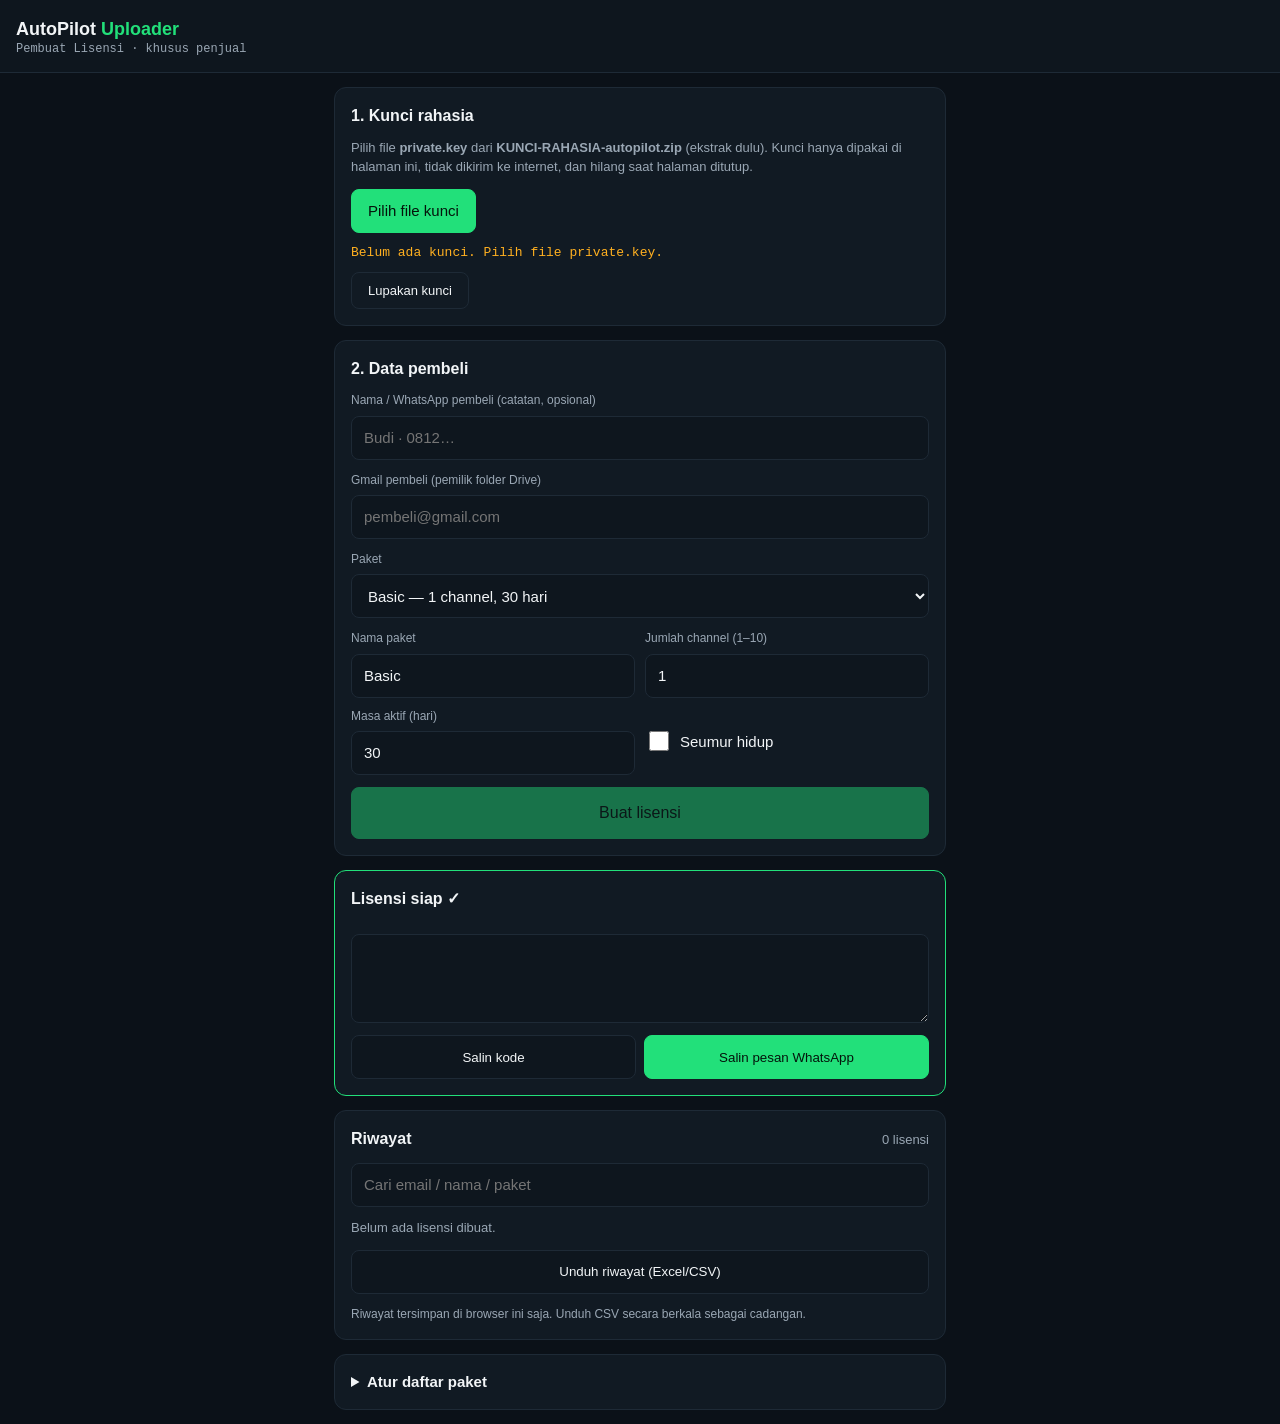
==== lisensi.html @ 2d300f15 "Add files via upload" ====
<!DOCTYPE html>
<html lang="id">
<head>
  <meta charset="utf-8">
  <meta name="viewport" content="width=device-width, initial-scale=1, viewport-fit=cover">
  <meta name="robots" content="noindex, nofollow">
  <meta http-equiv="Content-Security-Policy" content="default-src 'none'; script-src 'unsafe-inline'; style-src 'unsafe-inline'; img-src data:; connect-src 'none'; base-uri 'none'; form-action 'none'">
  <title>Pembuat Lisensi — AutoPilot Uploader</title>
  <style>:root { --bg:#0B1118; --panel:#111A23; --panel2:#0E161E; --line:#1E2A36; --text:#F2F5F7; --muted:#9AA7B4; --accent:#22E07A; --warn:#FFB020; --err:#FF6B6B; --mono:"Cascadia Mono",Consolas,"JetBrains Mono",monospace; }
* { box-sizing: border-box; }
body { margin: 0; background: var(--bg); color: var(--text); font: 15px/1.45 "Segoe UI", Roboto, Arial, sans-serif; }
header { padding: 16px; border-bottom: 1px solid var(--line); background: var(--panel2); }
.brand { font-weight: 700; font-size: 18px; } .brand span { color: var(--accent); }
.sub { font: 12px var(--mono); color: var(--muted); }
main { max-width: 640px; margin: 0 auto; padding: 14px; display: flex; flex-direction: column; gap: 14px; }
.card { background: var(--panel); border: 1px solid var(--line); border-radius: 12px; padding: 16px; display: flex; flex-direction: column; gap: 12px; }
.card h2 { margin: 0; font-size: 16px; }
.card p { margin: 0; }
.muted { color: var(--muted); font-size: 13px; } .small { font-size: 12px; }
.field { display: flex; flex-direction: column; gap: 6px; } .field span { font-size: 12px; color: var(--muted); }
input[type=text], input[type=email], input[type=number], input[type=search], select, textarea { width: 100%; min-height: 44px; padding: 10px 12px; border-radius: 8px; border: 1px solid var(--line); background: var(--panel2); color: var(--text); font: inherit; }
textarea { font: 12px/1.4 var(--mono); word-break: break-all; resize: vertical; }
.grid { display: grid; grid-template-columns: 1fr 1fr; gap: 10px; }
.check { display: flex; gap: 8px; align-items: center; } .check input { width: 20px; height: 20px; accent-color: var(--accent); }
.btn { display: inline-flex; justify-content: center; align-items: center; min-height: 44px; padding: 10px 16px; border-radius: 8px; border: 1px solid var(--line); background: var(--panel2); color: var(--text); font: 600 15px inherit; cursor: pointer; }
.btn:disabled { opacity: .45; cursor: not-allowed; }
.btn.primary { background: var(--accent); border-color: var(--accent); color: #04140B; }
.btn.ghost { background: transparent; } .btn.small { min-height: 36px; font-size: 13px; align-self: flex-start; }
.btn.big { min-height: 52px; font-size: 16px; }
.file { align-self: flex-start; }
.row { display: flex; gap: 8px; flex-wrap: wrap; } .row .btn { flex: 1; }
.ok { color: var(--accent); font: 13px var(--mono); } .warn { color: var(--warn); font: 13px var(--mono); }
.result { border-color: var(--accent); }
.head { display: flex; justify-content: space-between; align-items: baseline; }
.hist { display: flex; flex-direction: column; gap: 8px; max-height: 60vh; overflow: auto; }
.hist-item { border: 1px solid var(--line); border-radius: 10px; padding: 10px 12px; background: var(--panel2); display: flex; flex-direction: column; gap: 6px; }
.hist-top { display: flex; justify-content: space-between; gap: 8px; align-items: baseline; } .hist-top b { overflow-wrap: anywhere; }
.tag { font: 11px var(--mono); color: var(--accent); white-space: nowrap; } .tag.bad { color: var(--err); }
.hist-item .btn { min-height: 36px; font-size: 13px; }
.pkg-row { display: grid; grid-template-columns: 1fr 70px 80px 44px; gap: 6px; margin-bottom: 6px; }
details > summary { cursor: pointer; font-weight: 600; }
.toasts { position: fixed; left: 12px; right: 12px; top: 12px; display: flex; flex-direction: column; gap: 8px; z-index: 9; pointer-events: none; }
.toast { max-width: 520px; margin: 0 auto; padding: 12px 14px; border-radius: 10px; background: #0F1F16; border: 1px solid var(--accent); color: #C8F7DA; box-shadow: 0 8px 30px rgba(0,0,0,.5); }
.toast.bad { background: #251214; border-color: var(--err); color: #FFC9C9; }
:focus-visible { outline: 2px solid var(--accent); outline-offset: 2px; }
</style>
</head>
<body>
  <header>
    <div class="brand">AutoPilot <span>Uploader</span></div>
    <div class="sub">Pembuat Lisensi · khusus penjual</div>
  </header>
  <main>
    <section class="card">
      <h2>1. Kunci rahasia</h2>
      <p class="muted">Pilih file <b>private.key</b> dari <b>KUNCI-RAHASIA-autopilot.zip</b> (ekstrak dulu). Kunci hanya dipakai di halaman ini, tidak dikirim ke internet, dan hilang saat halaman ditutup.</p>
      <label class="btn primary file">Pilih file kunci<input id="keyfile" type="file" hidden></label>
      <div id="key-state" class="warn"></div>
      <button id="forget" type="button" class="btn ghost small">Lupakan kunci</button>
    </section>

    <section class="card">
      <h2>2. Data pembeli</h2>
      <label class="field"><span>Nama / WhatsApp pembeli (catatan, opsional)</span><input id="buyer" type="text" placeholder="Budi · 0812…"></label>
      <label class="field"><span>Gmail pembeli (pemilik folder Drive)</span><input id="email" type="email" inputmode="email" autocomplete="off" placeholder="pembeli@gmail.com"></label>
      <label class="field"><span>Paket</span><select id="pkg"></select></label>
      <div id="custom-box" class="grid" hidden>
        <label class="field"><span>Nama paket</span><input id="c-name" type="text" value="Custom"></label>
        <label class="field"><span>Jumlah channel (1–10)</span><input id="c-ch" type="number" min="1" max="10" value="1"></label>
        <label class="field"><span>Masa aktif (hari)</span><input id="c-days" type="number" min="1" value="30"></label>
        <label class="check"><input id="c-life" type="checkbox"> Seumur hidup</label>
      </div>
      <button id="make" type="button" class="btn primary big" disabled>Buat lisensi</button>
    </section>

    <section id="result" class="card result" hidden>
      <h2>Lisensi siap ✓</h2>
      <div id="res-sum" class="muted"></div>
      <textarea id="res-key" readonly rows="4" aria-label="Kode lisensi"></textarea>
      <div class="row">
        <button id="copy-key" type="button" class="btn">Salin kode</button>
        <button id="copy-wa" type="button" class="btn primary">Salin pesan WhatsApp</button>
      </div>
    </section>

    <section class="card">
      <div class="head"><h2>Riwayat</h2><span id="hist-count" class="muted"></span></div>
      <input id="search" type="search" placeholder="Cari email / nama / paket" aria-label="Cari riwayat">
      <div id="hist" class="hist"></div>
      <button id="csv" type="button" class="btn">Unduh riwayat (Excel/CSV)</button>
      <p class="muted small">Riwayat tersimpan di browser ini saja. Unduh CSV secara berkala sebagai cadangan.</p>
    </section>

    <details class="card">
      <summary>Atur daftar paket</summary>
      <p class="muted small">Kolom: nama · jumlah channel · hari (kosong = seumur hidup). Perubahan tersimpan otomatis.</p>
      <div id="pkg-list"></div>
      <div class="row">
        <button id="add-pkg" type="button" class="btn">+ Tambah paket</button>
        <button id="reset-pkg" type="button" class="btn ghost">Kembalikan bawaan</button>
      </div>
    </details>
  </main>
  <div id="toasts" class="toasts" aria-live="polite"></div>
  <script>"use strict";(()=>{var Re=Object.defineProperty;var Ke=(t,e,n)=>e in t?Re(t,e,{enumerable:!0,configurable:!0,writable:!0,value:n}):t[e]=n;var N=(t,e,n)=>Ke(t,typeof e!="symbol"?e+"":e,n);var $e={p:0x7fffffffffffffffffffffffffffffffffffffffffffffffffffffffffffffedn,n:0x1000000000000000000000000000000014def9dea2f79cd65812631a5cf5d3edn,h:8n,a:0x7fffffffffffffffffffffffffffffffffffffffffffffffffffffffffffffecn,d:0x52036cee2b6ffe738cc740797779e89800700a4d4141d8ab75eb4dca135978a3n,Gx:0x216936d3cd6e53fec0a4e231fdd6dc5c692cc7609525a7b2c9562d608f25d51an,Gy:0x6666666666666666666666666666666666666666666666666666666666666658n},{p:E,n:lt,Gx:Zt,Gy:zt,a:_t,d:It}=$e,Ge=8n,F=32,Q=64,L=(t="")=>{throw new Error(t)},Ve=t=>typeof t=="bigint",ee=t=>typeof t=="string",je=t=>t instanceof Uint8Array||ArrayBuffer.isView(t)&&t.constructor.name==="Uint8Array",j=(t,e)=>!je(t)||typeof e=="number"&&e>0&&t.length!==e?L("Uint8Array expected"):t,ht=t=>new Uint8Array(t),Mt=t=>Uint8Array.from(t),ne=(t,e)=>t.toString(16).padStart(e,"0"),Ut=t=>Array.from(j(t)).map(e=>ne(e,2)).join(""),U={_0:48,_9:57,A:65,F:70,a:97,f:102},Yt=t=>{if(t>=U._0&&t<=U._9)return t-U._0;if(t>=U.A&&t<=U.F)return t-(U.A-10);if(t>=U.a&&t<=U.f)return t-(U.a-10)},Pt=t=>{let e="hex invalid";if(!ee(t))return L(e);let n=t.length,s=n/2;if(n%2)return L(e);let r=ht(s);for(let i=0,a=0;i<s;i++,a+=2){let o=Yt(t.charCodeAt(a)),c=Yt(t.charCodeAt(a+1));if(o===void 0||c===void 0)return L(e);r[i]=o*16+c}return r},z=(t,e)=>j(ee(t)?Pt(t):Mt(j(t)),e),se=()=>globalThis?.crypto,We=()=>se()?.subtle??L("crypto.subtle must be defined"),tt=(...t)=>{let e=ht(t.reduce((s,r)=>s+j(r).length,0)),n=0;return t.forEach(s=>{e.set(s,n),n+=s.length}),e},Xe=(t=F)=>se().getRandomValues(ht(t)),ft=BigInt,V=(t,e,n,s="bad number: out of range")=>Ve(t)&&e<=t&&t<n?t:L(s),l=(t,e=E)=>{let n=t%e;return n>=0n?n:e+n},re=t=>l(t,lt),ie=(t,e)=>{(t===0n||e<=0n)&&L("no inverse n="+t+" mod="+e);let n=l(t,e),s=e,r=0n,i=1n,a=1n,o=0n;for(;n!==0n;){let c=s/n,f=s%n,d=r-a*c,u=i-o*c;s=n,n=f,r=a,i=o,a=d,o=u}return s===1n?l(r,e):L("no inverse")},Ze=t=>{let e=xt[t];return typeof e!="function"&&L("hashes."+t+" not set"),e},qt=t=>t instanceof P?t:L("Point expected"),Ct=2n**256n,_=class _{constructor(e,n,s,r){N(this,"ex");N(this,"ey");N(this,"ez");N(this,"et");let i=Ct;this.ex=V(e,0n,i),this.ey=V(n,0n,i),this.ez=V(s,1n,i),this.et=V(r,0n,i),Object.freeze(this)}static fromAffine(e){return new _(e.x,e.y,1n,l(e.x*e.y))}static fromBytes(e,n=!1){let s=It,r=Mt(j(e,F)),i=e[31];r[31]=i&-129;let a=Dt(r);V(a,0n,n?Ct:E);let c=l(a*a),f=l(c-1n),d=l(s*c+1n),{isValid:u,value:h}=Ye(f,d);u||L("bad point: y not sqrt");let b=(h&1n)===1n,m=(i&128)!==0;return!n&&h===0n&&m&&L("bad point: x==0, isLastByteOdd"),m!==b&&(h=l(-h)),new _(h,a,1n,l(h*a))}assertValidity(){let e=_t,n=It,s=this;if(s.is0())throw new Error("bad point: ZERO");let{ex:r,ey:i,ez:a,et:o}=s,c=l(r*r),f=l(i*i),d=l(a*a),u=l(d*d),h=l(c*e),b=l(d*l(h+f)),m=l(u+l(n*l(c*f)));if(b!==m)throw new Error("bad point: equation left != right (1)");let y=l(r*i),g=l(a*o);if(y!==g)throw new Error("bad point: equation left != right (2)");return this}equals(e){let{ex:n,ey:s,ez:r}=this,{ex:i,ey:a,ez:o}=qt(e),c=l(n*o),f=l(i*r),d=l(s*o),u=l(a*r);return c===f&&d===u}is0(){return this.equals(Z)}negate(){return new _(l(-this.ex),this.ey,this.ez,l(-this.et))}double(){let{ex:e,ey:n,ez:s}=this,r=_t,i=l(e*e),a=l(n*n),o=l(2n*l(s*s)),c=l(r*i),f=e+n,d=l(l(f*f)-i-a),u=c+a,h=u-o,b=c-a,m=l(d*h),y=l(u*b),g=l(d*b),H=l(h*u);return new _(m,y,H,g)}add(e){let{ex:n,ey:s,ez:r,et:i}=this,{ex:a,ey:o,ez:c,et:f}=qt(e),d=_t,u=It,h=l(n*a),b=l(s*o),m=l(i*u*f),y=l(r*c),g=l((n+s)*(a+o)-h-b),H=l(y-m),O=l(y+m),p=l(b-d*h),S=l(g*H),v=l(O*p),q=l(g*p),J=l(H*O);return new _(S,v,J,q)}multiply(e,n=!0){if(!n&&(e===0n||this.is0()))return Z;if(V(e,1n,lt),e===1n)return this;if(this.equals(R))return nn(e).p;let s=Z,r=R;for(let i=this;e>0n;i=i.double(),e>>=1n)e&1n?s=s.add(i):n&&(r=r.add(i));return s}toAffine(){let{ex:e,ey:n,ez:s}=this;if(this.equals(Z))return{x:0n,y:1n};let r=ie(s,E);return l(s*r)!==1n&&L("invalid inverse"),{x:l(e*r),y:l(n*r)}}toBytes(){let{x:e,y:n}=this.assertValidity().toAffine(),s=ae(n);return s[31]|=e&1n?128:0,s}toHex(){return Ut(this.toBytes())}clearCofactor(){return this.multiply(ft(Ge),!1)}isSmallOrder(){return this.clearCofactor().is0()}isTorsionFree(){let e=this.multiply(lt/2n,!1).double();return lt%2n&&(e=e.add(this)),e.is0()}static fromHex(e,n){return _.fromBytes(z(e),n)}get x(){return this.toAffine().x}get y(){return this.toAffine().y}toRawBytes(){return this.toBytes()}};N(_,"BASE"),N(_,"ZERO");var P=_,R=new P(Zt,zt,1n,l(Zt*zt)),Z=new P(0n,1n,1n,0n);P.BASE=R;P.ZERO=Z;var ae=t=>Pt(ne(V(t,0n,Ct),Q)).reverse(),Dt=t=>ft("0x"+Ut(Mt(j(t)).reverse())),B=(t,e)=>{let n=t;for(;e-- >0n;)n*=n,n%=E;return n},ze=t=>{let n=t*t%E*t%E,s=B(n,2n)*n%E,r=B(s,1n)*t%E,i=B(r,5n)*r%E,a=B(i,10n)*i%E,o=B(a,20n)*a%E,c=B(o,40n)*o%E,f=B(c,80n)*c%E,d=B(f,80n)*c%E,u=B(d,10n)*i%E;return{pow_p_5_8:B(u,2n)*t%E,b2:n}},Jt=0x2b8324804fc1df0b2b4d00993dfbd7a72f431806ad2fe478c4ee1b274a0ea0b0n,Ye=(t,e)=>{let n=l(e*e*e),s=l(n*n*e),r=ze(t*s).pow_p_5_8,i=l(t*n*r),a=l(e*i*i),o=i,c=l(i*Jt),f=a===t,d=a===l(-t),u=a===l(-t*Jt);return f&&(i=o),(d||u)&&(i=c),(l(i)&1n)===1n&&(i=l(-i)),{isValid:f||d,value:i}},ut=t=>re(Dt(t));var Ot=(...t)=>Ze("sha512Sync")(...t),qe=t=>{let e=t.slice(0,F);e[0]&=248,e[31]&=127,e[31]|=64;let n=t.slice(F,Q),s=ut(e),r=R.multiply(s),i=r.toBytes();return{head:e,prefix:n,scalar:s,point:r,pointBytes:i}};var oe=t=>qe(Ot(z(t,F)));var Nt=t=>oe(t).pointBytes;var ce=t=>t.finish(Ot(t.hashable)),Je=(t,e,n)=>{let{pointBytes:s,scalar:r}=t,i=ut(e),a=R.multiply(i).toBytes();return{hashable:tt(a,s,n),finish:f=>{let d=re(i+ut(f)*r);return j(tt(a,ae(d)),Q)}}};var le=(t,e)=>{let n=z(t),s=oe(e),r=Ot(s.prefix,n);return ce(Je(s,r,n))},fe={zip215:!0},Qe=(t,e,n,s=fe)=>{t=z(t,Q),e=z(e),n=z(n,F);let{zip215:r}=s,i,a,o,c,f=Uint8Array.of();try{i=P.fromHex(n,r),a=P.fromHex(t.slice(0,F),r),o=Dt(t.slice(F,Q)),c=R.multiply(o,!1),f=tt(a.toBytes(),i.toBytes(),e)}catch{}return{hashable:f,finish:u=>{if(c==null||!r&&i.isSmallOrder())return!1;let h=ut(u);return a.add(i.multiply(h,!1)).add(c.negate()).clearCofactor().is0()}}};var ue=(t,e,n,s=fe)=>ce(Qe(t,e,n,s)),xt={sha512Async:async(...t)=>{let e=We(),n=tt(...t);return ht(await e.digest("SHA-512",n.buffer))},sha512Sync:void 0,bytesToHex:Ut,hexToBytes:Pt,concatBytes:tt,mod:l,invert:ie,randomBytes:Xe};var dt=8,tn=256,de=Math.ceil(tn/dt)+1,Tt=2**(dt-1),en=()=>{let t=[],e=R,n=e;for(let s=0;s<de;s++){n=e,t.push(n);for(let r=1;r<Tt;r++)n=n.add(e),t.push(n);e=n.double()}return t},Qt,te=(t,e)=>{let n=e.negate();return t?n:e},nn=t=>{let e=Qt||(Qt=en()),n=Z,s=R,r=2**dt,i=r,a=ft(r-1),o=ft(dt);for(let c=0;c<de;c++){let f=Number(t&a);t>>=o,f>Tt&&(f-=i,t+=1n);let d=c*Tt,u=d,h=d+Math.abs(f)-1,b=c%2!==0,m=f<0;f===0?s=s.add(te(b,e[u])):n=n.add(te(m,e[h]))}return{p:n,f:s}};function sn(t){return t instanceof Uint8Array||ArrayBuffer.isView(t)&&t.constructor.name==="Uint8Array"}function bt(t,...e){if(!sn(t))throw new Error("Uint8Array expected");if(e.length>0&&!e.includes(t.length))throw new Error("Uint8Array expected of length "+e+", got length="+t.length)}function Ft(t,e=!0){if(t.destroyed)throw new Error("Hash instance has been destroyed");if(e&&t.finished)throw new Error("Hash#digest() has already been called")}function xe(t,e){bt(t);let n=e.outputLen;if(t.length<n)throw new Error("digestInto() expects output buffer of length at least "+n)}function et(...t){for(let e=0;e<t.length;e++)t[e].fill(0)}function mt(t){return new DataView(t.buffer,t.byteOffset,t.byteLength)}function rn(t){if(typeof t!="string")throw new Error("string expected");return new Uint8Array(new TextEncoder().encode(t))}function Rt(t){return typeof t=="string"&&(t=rn(t)),bt(t),t}var pt=class{};function pe(t){let e=s=>t().update(Rt(s)).digest(),n=t();return e.outputLen=n.outputLen,e.blockLen=n.blockLen,e.create=()=>t(),e}function an(t,e,n,s){if(typeof t.setBigUint64=="function")return t.setBigUint64(e,n,s);let r=BigInt(32),i=BigInt(4294967295),a=Number(n>>r&i),o=Number(n&i),c=s?4:0,f=s?0:4;t.setUint32(e+c,a,s),t.setUint32(e+f,o,s)}var yt=class extends pt{constructor(e,n,s,r){super(),this.finished=!1,this.length=0,this.pos=0,this.destroyed=!1,this.blockLen=e,this.outputLen=n,this.padOffset=s,this.isLE=r,this.buffer=new Uint8Array(e),this.view=mt(this.buffer)}update(e){Ft(this),e=Rt(e),bt(e);let{view:n,buffer:s,blockLen:r}=this,i=e.length;for(let a=0;a<i;){let o=Math.min(r-this.pos,i-a);if(o===r){let c=mt(e);for(;r<=i-a;a+=r)this.process(c,a);continue}s.set(e.subarray(a,a+o),this.pos),this.pos+=o,a+=o,this.pos===r&&(this.process(n,0),this.pos=0)}return this.length+=e.length,this.roundClean(),this}digestInto(e){Ft(this),xe(e,this),this.finished=!0;let{buffer:n,view:s,blockLen:r,isLE:i}=this,{pos:a}=this;n[a++]=128,et(this.buffer.subarray(a)),this.padOffset>r-a&&(this.process(s,0),a=0);for(let u=a;u<r;u++)n[u]=0;an(s,r-8,BigInt(this.length*8),i),this.process(s,0);let o=mt(e),c=this.outputLen;if(c%4)throw new Error("_sha2: outputLen should be aligned to 32bit");let f=c/4,d=this.get();if(f>d.length)throw new Error("_sha2: outputLen bigger than state");for(let u=0;u<f;u++)o.setUint32(4*u,d[u],i)}digest(){let{buffer:e,outputLen:n}=this;this.digestInto(e);let s=e.slice(0,n);return this.destroy(),s}_cloneInto(e){e||(e=new this.constructor),e.set(...this.get());let{blockLen:n,buffer:s,length:r,finished:i,destroyed:a,pos:o}=this;return e.destroyed=a,e.finished=i,e.length=r,e.pos=o,r%n&&e.buffer.set(s),e}clone(){return this._cloneInto()}};var A=Uint32Array.from([1779033703,4089235720,3144134277,2227873595,1013904242,4271175723,2773480762,1595750129,1359893119,2917565137,2600822924,725511199,528734635,4215389547,1541459225,327033209]);var gt=BigInt(4294967295),be=BigInt(32);function on(t,e=!1){return e?{h:Number(t&gt),l:Number(t>>be&gt)}:{h:Number(t>>be&gt)|0,l:Number(t&gt)|0}}function me(t,e=!1){let n=t.length,s=new Uint32Array(n),r=new Uint32Array(n);for(let i=0;i<n;i++){let{h:a,l:o}=on(t[i],e);[s[i],r[i]]=[a,o]}return[s,r]}var Kt=(t,e,n)=>t>>>n,$t=(t,e,n)=>t<<32-n|e>>>n,W=(t,e,n)=>t>>>n|e<<32-n,X=(t,e,n)=>t<<32-n|e>>>n,nt=(t,e,n)=>t<<64-n|e>>>n-32,st=(t,e,n)=>t>>>n-32|e<<64-n;function I(t,e,n,s){let r=(e>>>0)+(s>>>0);return{h:t+n+(r/2**32|0)|0,l:r|0}}var ye=(t,e,n)=>(t>>>0)+(e>>>0)+(n>>>0),ge=(t,e,n,s)=>e+n+s+(t/2**32|0)|0,Ae=(t,e,n,s)=>(t>>>0)+(e>>>0)+(n>>>0)+(s>>>0),Ee=(t,e,n,s,r)=>e+n+s+r+(t/2**32|0)|0,we=(t,e,n,s,r)=>(t>>>0)+(e>>>0)+(n>>>0)+(s>>>0)+(r>>>0),Le=(t,e,n,s,r,i)=>e+n+s+r+i+(t/2**32|0)|0;var ke=me(["0x428a2f98d728ae22","0x7137449123ef65cd","0xb5c0fbcfec4d3b2f","0xe9b5dba58189dbbc","0x3956c25bf348b538","0x59f111f1b605d019","0x923f82a4af194f9b","0xab1c5ed5da6d8118","0xd807aa98a3030242","0x12835b0145706fbe","0x243185be4ee4b28c","0x550c7dc3d5ffb4e2","0x72be5d74f27b896f","0x80deb1fe3b1696b1","0x9bdc06a725c71235","0xc19bf174cf692694","0xe49b69c19ef14ad2","0xefbe4786384f25e3","0x0fc19dc68b8cd5b5","0x240ca1cc77ac9c65","0x2de92c6f592b0275","0x4a7484aa6ea6e483","0x5cb0a9dcbd41fbd4","0x76f988da831153b5","0x983e5152ee66dfab","0xa831c66d2db43210","0xb00327c898fb213f","0xbf597fc7beef0ee4","0xc6e00bf33da88fc2","0xd5a79147930aa725","0x06ca6351e003826f","0x142929670a0e6e70","0x27b70a8546d22ffc","0x2e1b21385c26c926","0x4d2c6dfc5ac42aed","0x53380d139d95b3df","0x650a73548baf63de","0x766a0abb3c77b2a8","0x81c2c92e47edaee6","0x92722c851482353b","0xa2bfe8a14cf10364","0xa81a664bbc423001","0xc24b8b70d0f89791","0xc76c51a30654be30","0xd192e819d6ef5218","0xd69906245565a910","0xf40e35855771202a","0x106aa07032bbd1b8","0x19a4c116b8d2d0c8","0x1e376c085141ab53","0x2748774cdf8eeb99","0x34b0bcb5e19b48a8","0x391c0cb3c5c95a63","0x4ed8aa4ae3418acb","0x5b9cca4f7763e373","0x682e6ff3d6b2b8a3","0x748f82ee5defb2fc","0x78a5636f43172f60","0x84c87814a1f0ab72","0x8cc702081a6439ec","0x90befffa23631e28","0xa4506cebde82bde9","0xbef9a3f7b2c67915","0xc67178f2e372532b","0xca273eceea26619c","0xd186b8c721c0c207","0xeada7dd6cde0eb1e","0xf57d4f7fee6ed178","0x06f067aa72176fba","0x0a637dc5a2c898a6","0x113f9804bef90dae","0x1b710b35131c471b","0x28db77f523047d84","0x32caab7b40c72493","0x3c9ebe0a15c9bebc","0x431d67c49c100d4c","0x4cc5d4becb3e42b6","0x597f299cfc657e2a","0x5fcb6fab3ad6faec","0x6c44198c4a475817"].map(t=>BigInt(t))),ln=ke[0],fn=ke[1],K=new Uint32Array(80),$=new Uint32Array(80),At=class extends yt{constructor(e=64){super(128,e,16,!1),this.Ah=A[0]|0,this.Al=A[1]|0,this.Bh=A[2]|0,this.Bl=A[3]|0,this.Ch=A[4]|0,this.Cl=A[5]|0,this.Dh=A[6]|0,this.Dl=A[7]|0,this.Eh=A[8]|0,this.El=A[9]|0,this.Fh=A[10]|0,this.Fl=A[11]|0,this.Gh=A[12]|0,this.Gl=A[13]|0,this.Hh=A[14]|0,this.Hl=A[15]|0}get(){let{Ah:e,Al:n,Bh:s,Bl:r,Ch:i,Cl:a,Dh:o,Dl:c,Eh:f,El:d,Fh:u,Fl:h,Gh:b,Gl:m,Hh:y,Hl:g}=this;return[e,n,s,r,i,a,o,c,f,d,u,h,b,m,y,g]}set(e,n,s,r,i,a,o,c,f,d,u,h,b,m,y,g){this.Ah=e|0,this.Al=n|0,this.Bh=s|0,this.Bl=r|0,this.Ch=i|0,this.Cl=a|0,this.Dh=o|0,this.Dl=c|0,this.Eh=f|0,this.El=d|0,this.Fh=u|0,this.Fl=h|0,this.Gh=b|0,this.Gl=m|0,this.Hh=y|0,this.Hl=g|0}process(e,n){for(let p=0;p<16;p++,n+=4)K[p]=e.getUint32(n),$[p]=e.getUint32(n+=4);for(let p=16;p<80;p++){let S=K[p-15]|0,v=$[p-15]|0,q=W(S,v,1)^W(S,v,8)^Kt(S,v,7),J=X(S,v,1)^X(S,v,8)^$t(S,v,7),T=K[p-2]|0,M=$[p-2]|0,ot=W(T,M,19)^nt(T,M,61)^Kt(T,M,6),vt=X(T,M,19)^st(T,M,61)^$t(T,M,6),ct=Ae(J,vt,$[p-7],$[p-16]),Bt=Ee(ct,q,ot,K[p-7],K[p-16]);K[p]=Bt|0,$[p]=ct|0}let{Ah:s,Al:r,Bh:i,Bl:a,Ch:o,Cl:c,Dh:f,Dl:d,Eh:u,El:h,Fh:b,Fl:m,Gh:y,Gl:g,Hh:H,Hl:O}=this;for(let p=0;p<80;p++){let S=W(u,h,14)^W(u,h,18)^nt(u,h,41),v=X(u,h,14)^X(u,h,18)^st(u,h,41),q=u&b^~u&y,J=h&m^~h&g,T=we(O,v,J,fn[p],$[p]),M=Le(T,H,S,q,ln[p],K[p]),ot=T|0,vt=W(s,r,28)^nt(s,r,34)^nt(s,r,39),ct=X(s,r,28)^st(s,r,34)^st(s,r,39),Bt=s&i^s&o^i&o,Fe=r&a^r&c^a&c;H=y|0,O=g|0,y=b|0,g=m|0,b=u|0,m=h|0,{h:u,l:h}=I(f|0,d|0,M|0,ot|0),f=o|0,d=c|0,o=i|0,c=a|0,i=s|0,a=r|0;let Xt=ye(ot,ct,Fe);s=ge(Xt,M,vt,Bt),r=Xt|0}({h:s,l:r}=I(this.Ah|0,this.Al|0,s|0,r|0)),{h:i,l:a}=I(this.Bh|0,this.Bl|0,i|0,a|0),{h:o,l:c}=I(this.Ch|0,this.Cl|0,o|0,c|0),{h:f,l:d}=I(this.Dh|0,this.Dl|0,f|0,d|0),{h:u,l:h}=I(this.Eh|0,this.El|0,u|0,h|0),{h:b,l:m}=I(this.Fh|0,this.Fl|0,b|0,m|0),{h:y,l:g}=I(this.Gh|0,this.Gl|0,y|0,g|0),{h:H,l:O}=I(this.Hh|0,this.Hl|0,H|0,O|0),this.set(s,r,i,a,o,c,f,d,u,h,b,m,y,g,H,O)}roundClean(){et(K,$)}destroy(){et(this.buffer),this.set(0,0,0,0,0,0,0,0,0,0,0,0,0,0,0,0)}};var He=pe(()=>new At);var Se=He;xt.sha512Sync=(...t)=>Se(xt.concatBytes(...t));var Et="APU1",un={FORMAT:"Kode lisensi tidak lengkap atau salah ketik. Salin ulang seluruh kode dari pesan pembelian.",SIGNATURE:"Kode lisensi tidak sah.",VERSION:"Kode lisensi ini untuk versi aplikasi yang berbeda. Perbarui aplikasi.",EMAIL_MISMATCH:"Lisensi ini terdaftar untuk akun Google lain.",EXPIRED:"Masa berlaku lisensi sudah habis. Perpanjang untuk melanjutkan.",CLOCK_TAMPERED:"Tanggal di perangkat tidak wajar. Sambungkan internet lalu coba lagi."},C="ABCDEFGHIJKLMNOPQRSTUVWXYZabcdefghijklmnopqrstuvwxyz0123456789-_";function ve(t){let e="",n=0;for(;n+2<t.length;n+=3){let r=t[n]<<16|t[n+1]<<8|t[n+2];e+=C[r>>18&63]+C[r>>12&63]+C[r>>6&63]+C[r&63]}let s=t.length-n;if(s===1){let r=t[n]<<16;e+=C[r>>18&63]+C[r>>12&63]}else if(s===2){let r=t[n]<<16|t[n+1]<<8;e+=C[r>>18&63]+C[r>>12&63]+C[r>>6&63]}return e}function Be(t){if(!/^[A-Za-z0-9_-]*$/.test(t)||t.length%4===1)return null;let e=[],n=0,s=0;for(let r of t)n=n<<6|C.indexOf(r),s+=6,s>=8&&(s-=8,e.push(n>>s&255));return new Uint8Array(e)}function wt(t){let e=t.trim();if(!/^[0-9a-fA-F]*$/.test(e)||e.length%2)throw new Error("Hex tidak valid");let n=new Uint8Array(e.length/2);for(let s=0;s<n.length;s++)n[s]=parseInt(e.slice(s*2,s*2+2),16);return n}function _e(t){return[...t].map(e=>e.toString(16).padStart(2,"0")).join("")}var Gt=new TextEncoder,dn=new TextDecoder("utf-8",{fatal:!0});function Ie(t){return t.trim().toLowerCase()}function hn(t){return t.replace(/[\s"'“”‘’]+/g,"")}function Ce(t,e){let n={v:1,...t,email:Ie(t.email)},s=ve(Gt.encode(JSON.stringify(n))),r=Gt.encode(`${Et}.${s}`),i=le(r,wt(e));return`${Et}.${s}.${ve(i)}`}function xn(t){let e=hn(t).split(".");if(e.length!==3||e[0]!==Et)return null;let n=Be(e[1]),s=Be(e[2]);if(!n||!s||s.length!==64)return null;try{let r=JSON.parse(dn.decode(n));return typeof r!="object"||r===null?null:{payload:r,body:e[1],sig:s}}catch{return null}}function pn(t){return typeof t.id=="string"&&typeof t.email=="string"&&t.email.includes("@")&&Number.isInteger(t.channels)&&t.channels>=1&&t.channels<=100&&typeof t.plan=="string"&&/^\d{4}-\d{2}-\d{2}$/.test(t.issuedAt)&&(t.expiresAt===null||/^\d{4}-\d{2}-\d{2}$/.test(t.expiresAt))}function bn(t){return Date.parse(`${t}T23:59:59+07:00`)}function Te(t,e,n){let s=(f,d)=>({ok:!1,reason:f,message:un[f],...d?{payload:d}:{}}),r=xn(t);if(!r)return s("FORMAT");let{payload:i,body:a,sig:o}=r,c=!1;try{c=ue(o,Gt.encode(`${Et}.${a}`),wt(e))}catch{c=!1}if(!c)return s("SIGNATURE");if(i.v!==1)return s("VERSION");if(!pn(i))return s("FORMAT");if(n.email!==void 0&&Ie(n.email)!==i.email)return s("EMAIL_MISMATCH",i);if(i.expiresAt!==null){let f=bn(i.expiresAt);return n.nowMs>f?s("EXPIRED",i):{ok:!0,payload:i,daysLeft:Math.ceil((f-n.nowMs)/864e5)}}return{ok:!0,payload:i,daysLeft:null}}var Lt="7fe5b284ac1679c7fa879800ebaa75e8a0ce7c7c7771fcef091323e25dde4d8d";var mn="https://autopilot-uploader.vercel.app",at="apu.admin.packages.v1",Ue="apu.admin.history.v1",kt=10,Pe=[{name:"Basic",channels:1,days:30},{name:"Pro",channels:5,days:365},{name:"Agency",channels:10,days:null}];function De(t,e){try{let n=localStorage.getItem(t);return n?JSON.parse(n):e}catch{return e}}function rt(t,e){try{localStorage.setItem(t,JSON.stringify(e))}catch{}}function Wt(t=0,e=Date.now()){return new Date(e+7*36e5+t*864e5).toISOString().slice(0,10)}function yn(t,e,n=Date.now()){let s=t.email.trim().toLowerCase();if(!/^[^\s@]+@[^\s@]+\.[^\s@]+$/.test(s))throw new Error("Email pembeli tidak valid.");if(!Number.isInteger(t.channels)||t.channels<1||t.channels>kt)throw new Error(`Jumlah channel harus 1 sampai ${kt}.`);if(t.days!==null&&(!Number.isInteger(t.days)||t.days<1||t.days>36500))throw new Error("Masa aktif harus angka hari (minimal 1) atau seumur hidup.");let r=t.plan.trim().slice(0,40)||"Custom",i=Array.from(crypto.getRandomValues(new Uint8Array(4)),c=>c.toString(16).padStart(2,"0")).join(""),a=Ce({id:i,email:s,channels:t.channels,plan:r,issuedAt:Wt(0,n),expiresAt:t.days===null?null:Wt(t.days-1,n)},e),o=Te(a,Lt,{email:s,nowMs:n});if(!o.ok)throw new Error("Lisensi gagal diverifikasi. Pastikan file kunci benar.");return{key:a,payload:o.payload}}function gn(t){let e=t.trim().toLowerCase();if(!/^[0-9a-f]{64}$/.test(e))throw new Error('File ini bukan kunci rahasia. Pilih file "private.key" dari KUNCI-RAHASIA-autopilot.zip (ekstrak dulu).');if(_e(Nt(wt(e)))!==Lt.toLowerCase())throw new Error("Kunci rahasia ini tidak cocok dengan aplikasi AutoPilot yang sedang dijual.");return e}function x(t){return document.getElementById(t)}function D(t,e=!1){let n=document.createElement("div");n.className=`toast ${e?"bad":""}`,n.textContent=t,x("toasts").append(n),setTimeout(()=>n.remove(),e?7e3:3500)}async function Ht(t,e="Disalin."){try{await navigator.clipboard.writeText(t),D(e)}catch{D("Tidak bisa menyalin otomatis. Tekan lama teksnya lalu salin.",!0)}}function St(t){return t?new Intl.DateTimeFormat("id-ID",{day:"2-digit",month:"short",year:"numeric",timeZone:"UTC"}).format(new Date(`${t}T00:00:00Z`)):"seumur hidup"}function Oe(t){return[`Halo${t.buyer?" "+t.buyer:""}, terima kasih sudah membeli AutoPilot Uploader \u{1F64F}`,"",`Paket: ${t.plan} \xB7 ${t.channels} channel \xB7 berlaku ${t.expiresAt?"s/d "+St(t.expiresAt):"seumur hidup"}`,`Email terdaftar: ${t.email}`,"","Kode lisensi:",t.key,"",`Buka aplikasi di Chrome: ${mn}`,'Ikuti panduan "Mulai" di aplikasi. Hubungkan channel memakai email di atas supaya lisensi aktif.'].join(`
`)}var G=null,k=De(at,Pe),Y=De(Ue,[]),w=null;function Vt(){x("key-state").textContent=G?"\u2713 Kunci rahasia siap (hanya di memori, hilang saat halaman ditutup)":"Belum ada kunci. Pilih file private.key.",x("key-state").className=G?"ok":"warn",x("make").disabled=!G}function it(){let t=x("pkg"),e=t.value;t.replaceChildren(...k.map((s,r)=>new Option(`${s.name} \u2014 ${s.channels} channel, ${s.days===null?"seumur hidup":s.days+" hari"}`,String(r))),new Option("Paket bebas (isi sendiri)","custom")),t.value=[...t.options].some(s=>s.value===e)?e:"0",Ne(),x("pkg-list").replaceChildren(...k.map((s,r)=>{let i=document.createElement("div");i.className="pkg-row";let a=Object.assign(document.createElement("input"),{value:s.name,ariaLabel:"Nama paket"}),o=Object.assign(document.createElement("input"),{type:"number",min:"1",max:String(kt),value:String(s.channels),ariaLabel:"Channel"}),c=Object.assign(document.createElement("input"),{type:"number",min:"1",value:s.days===null?"":String(s.days),placeholder:"\u221E",ariaLabel:"Hari (kosong = seumur hidup)"}),f=Object.assign(document.createElement("button"),{type:"button",className:"btn ghost",textContent:"\u2715",ariaLabel:"Hapus paket"}),d=()=>{let u=c.value.trim();k[r]={name:a.value.trim()||"Paket",channels:Math.min(kt,Math.max(1,Number(o.value)||1)),days:u?Math.max(1,Math.floor(Number(u))||1):null},rt(at,k),it()};return a.addEventListener("change",d),o.addEventListener("change",d),c.addEventListener("change",d),f.addEventListener("click",()=>{if(k.length<=1)return D("Sisakan minimal satu paket.",!0);k.splice(r,1),rt(at,k),it()}),i.append(a,o,c,f),i}))}function Ne(){let t=x("pkg").value,e=t==="custom";if(x("custom-box").hidden=!e,!e){let n=k[Number(t)];x("c-name").value=n.name,x("c-ch").value=String(n.channels),x("c-days").value=n.days===null?"":String(n.days),x("c-life").checked=n.days===null}}function Me(){let t=x("result");t.hidden=!w,w&&(x("res-sum").textContent=`${w.email} \xB7 ${w.plan} \xB7 ${w.channels} channel \xB7 ${w.expiresAt?"berlaku s/d "+St(w.expiresAt):"seumur hidup"}`,x("res-key").value=w.key)}function jt(){let t=x("search").value.trim().toLowerCase(),e=Y.filter(s=>!t||`${s.email} ${s.buyer} ${s.plan}`.toLowerCase().includes(t));x("hist-count").textContent=`${Y.length} lisensi`,x("hist").replaceChildren(...e.length?e.map(s=>{let r=document.createElement("div");r.className="hist-item";let i=s.expiresAt?Date.parse(`${s.expiresAt}T23:59:59+07:00`):null,a=i===null?"seumur hidup":i<Date.now()?"kedaluwarsa":`s/d ${St(s.expiresAt)}`,o=document.createElement("div");o.className="hist-top";let c=document.createElement("b");c.textContent=s.buyer?`${s.buyer} \xB7 ${s.email}`:s.email;let f=document.createElement("span");f.className=i!==null&&i<Date.now()?"tag bad":"tag",f.textContent=a,o.append(c,f);let d=document.createElement("div");d.className="muted",d.textContent=`${s.plan} \xB7 ${s.channels} channel \xB7 dibuat ${St(s.issuedAt)} \xB7 ID ${s.id}`;let u=document.createElement("div");u.className="row";let h=Object.assign(document.createElement("button"),{type:"button",className:"btn ghost",textContent:"Salin kode"});h.addEventListener("click",()=>Ht(s.key,"Kode disalin."));let b=Object.assign(document.createElement("button"),{type:"button",className:"btn ghost",textContent:"Salin pesan WA"});return b.addEventListener("click",()=>Ht(Oe(s),"Pesan WhatsApp disalin.")),u.append(h,b),r.append(o,d,u),r}):[Object.assign(document.createElement("div"),{className:"muted",textContent:Y.length?"Tidak ada yang cocok.":"Belum ada lisensi dibuat."})])}function An(){let t=r=>`"${r.replace(/"/g,'""')}"`,e=["id,nama,email,paket,channel,dibuat,berlaku_sampai,kode",...Y.map(r=>[r.id,r.buyer,r.email,r.plan,String(r.channels),r.issuedAt,r.expiresAt??"seumur hidup",r.key].map(t).join(","))],n=new Blob(["\uFEFF"+e.join(`\r
`)],{type:"text/csv;charset=utf-8"}),s=Object.assign(document.createElement("a"),{href:URL.createObjectURL(n),download:`lisensi-autopilot-${Wt()}.csv`});s.click(),setTimeout(()=>URL.revokeObjectURL(s.href),1e3)}function En(){if(!/^[0-9a-f]{64}$/i.test(Lt)){document.body.textContent="Kunci publik lisensi belum diatur di aplikasi.";return}x("keyfile").addEventListener("change",async t=>{let e=t.target.files?.[0];if(e){try{if(e.size>4096)throw new Error('File terlalu besar untuk kunci. Pilih file "private.key" (ekstrak zip-nya dulu).');G=gn(await e.text()),D("Kunci rahasia cocok \u2713")}catch(n){G=null,D(n instanceof Error?n.message:String(n),!0)}t.target.value="",Vt()}}),x("forget").addEventListener("click",()=>{G=null,Vt(),D("Kunci dilupakan dari halaman ini.")}),x("pkg").addEventListener("change",Ne),x("c-life").addEventListener("change",()=>x("c-days").disabled=x("c-life").checked),x("add-pkg").addEventListener("click",()=>{k.push({name:"Paket baru",channels:3,days:90}),rt(at,k),it()}),x("reset-pkg").addEventListener("click",()=>{k=structuredClone(Pe),rt(at,k),it()}),x("make").addEventListener("click",()=>{if(!G)return D("Pilih file kunci rahasia dulu.",!0);let t=x("pkg").value,e=x("c-life").checked,n=t==="custom"?{name:x("c-name").value,channels:Number(x("c-ch").value),days:e?null:Number(x("c-days").value)}:k[Number(t)];try{let{key:s,payload:r}=yn({email:x("email").value,plan:n.name,channels:n.channels,days:n.days},G);w={id:r.id,email:r.email,buyer:x("buyer").value.trim(),plan:r.plan,channels:r.channels,issuedAt:r.issuedAt,expiresAt:r.expiresAt,key:s},Y.unshift(w),rt(Ue,Y),Me(),jt(),x("result").scrollIntoView({behavior:"smooth",block:"start"}),D("Lisensi dibuat & sudah dicek sah \u2713")}catch(s){D(s instanceof Error?s.message:String(s),!0)}}),x("copy-key").addEventListener("click",()=>w&&Ht(w.key,"Kode disalin.")),x("copy-wa").addEventListener("click",()=>w&&Ht(Oe(w),"Pesan WhatsApp disalin.")),x("search").addEventListener("input",jt),x("csv").addEventListener("click",An),Vt(),it(),Me(),jt()}typeof document<"u"&&En();})();
</script>
</body>
</html>
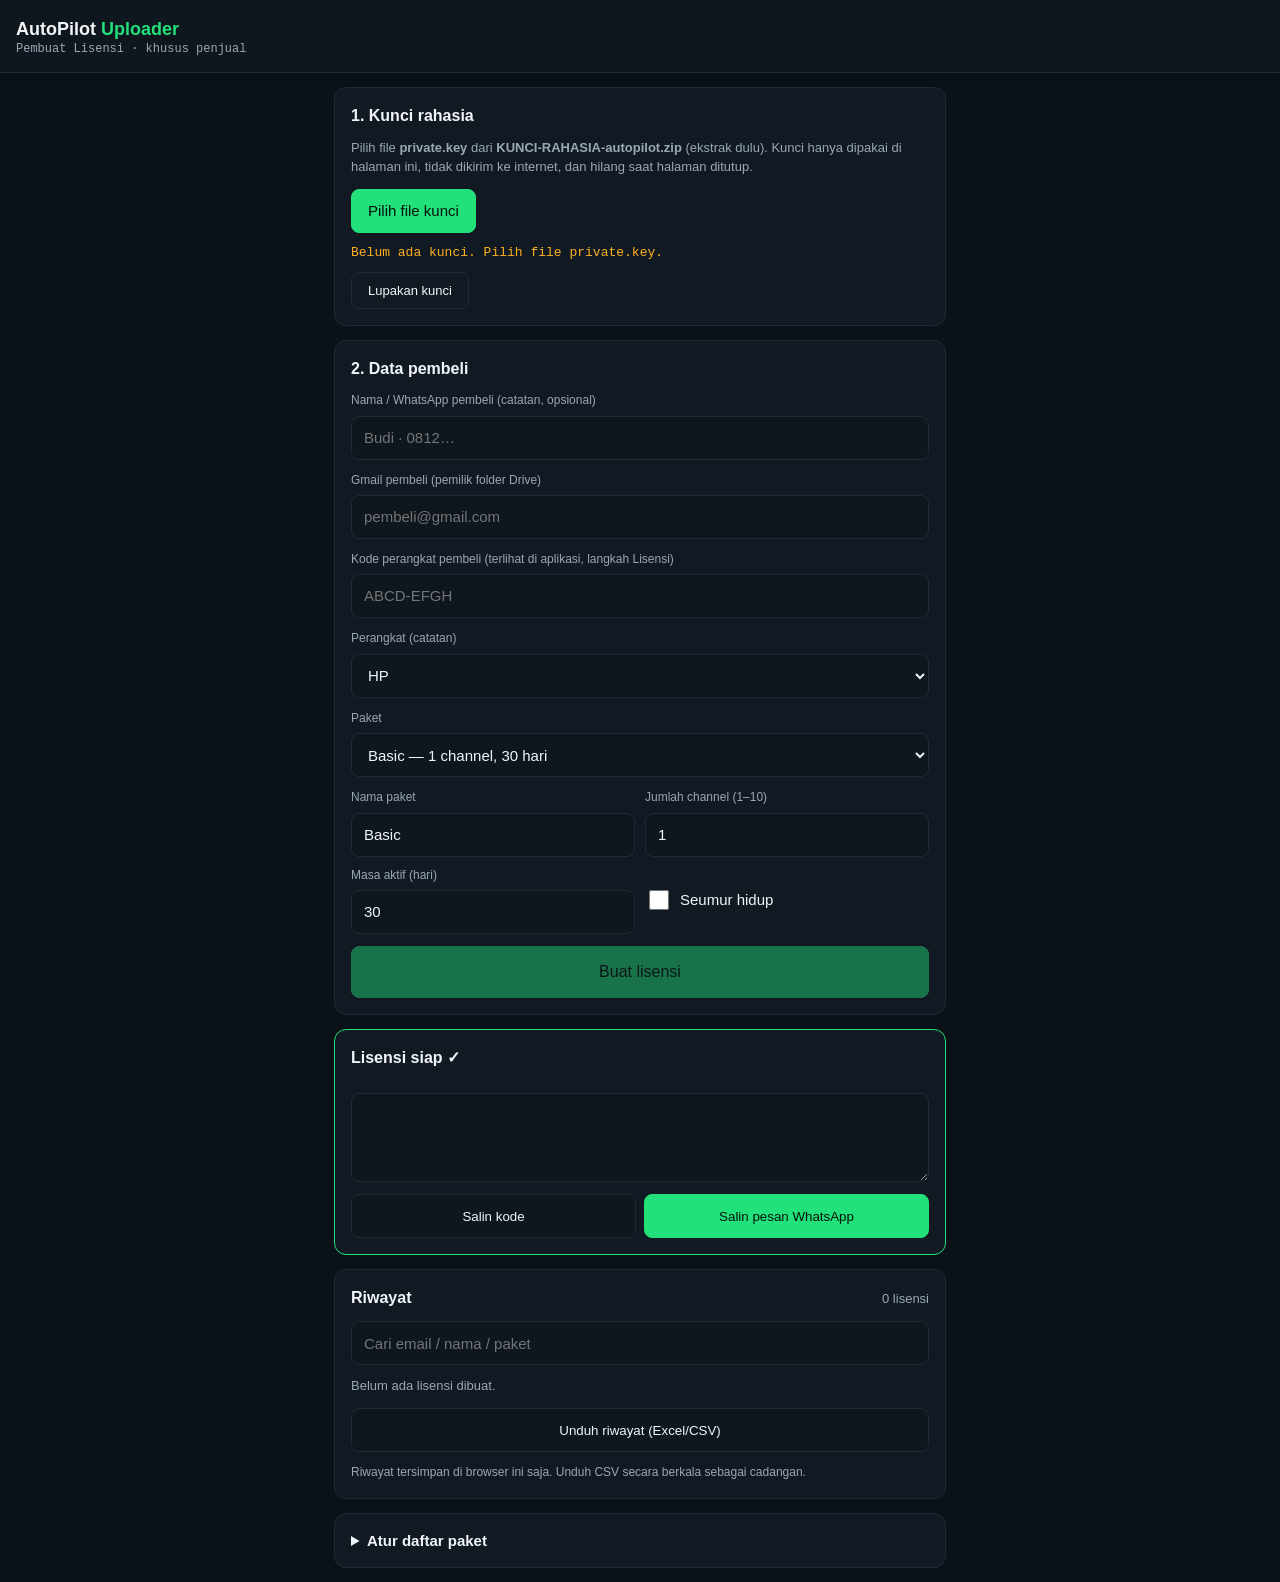
==== commit a707af76: "Add files via upload" ====
--- a/lisensi.html
+++ b/lisensi.html
@@ -63,6 +63,8 @@
       <h2>2. Data pembeli</h2>
       <label class="field"><span>Nama / WhatsApp pembeli (catatan, opsional)</span><input id="buyer" type="text" placeholder="Budi · 0812…"></label>
       <label class="field"><span>Gmail pembeli (pemilik folder Drive)</span><input id="email" type="email" inputmode="email" autocomplete="off" placeholder="pembeli@gmail.com"></label>
+      <label class="field"><span>Kode perangkat pembeli (terlihat di aplikasi, langkah Lisensi)</span><input id="device" type="text" autocomplete="off" autocapitalize="characters" placeholder="ABCD-EFGH" maxlength="12"></label>
+      <label class="field"><span>Perangkat (catatan)</span><select id="devname"><option>HP</option><option>Windows</option><option>Laptop lain</option></select></label>
       <label class="field"><span>Paket</span><select id="pkg"></select></label>
       <div id="custom-box" class="grid" hidden>
         <label class="field"><span>Nama paket</span><input id="c-name" type="text" value="Custom"></label>
@@ -102,9 +104,9 @@
     </details>
   </main>
   <div id="toasts" class="toasts" aria-live="polite"></div>
-  <script>"use strict";(()=>{var Re=Object.defineProperty;var Ke=(t,e,n)=>e in t?Re(t,e,{enumerable:!0,configurable:!0,writable:!0,value:n}):t[e]=n;var N=(t,e,n)=>Ke(t,typeof e!="symbol"?e+"":e,n);var $e={p:0x7fffffffffffffffffffffffffffffffffffffffffffffffffffffffffffffedn,n:0x1000000000000000000000000000000014def9dea2f79cd65812631a5cf5d3edn,h:8n,a:0x7fffffffffffffffffffffffffffffffffffffffffffffffffffffffffffffecn,d:0x52036cee2b6ffe738cc740797779e89800700a4d4141d8ab75eb4dca135978a3n,Gx:0x216936d3cd6e53fec0a4e231fdd6dc5c692cc7609525a7b2c9562d608f25d51an,Gy:0x6666666666666666666666666666666666666666666666666666666666666658n},{p:E,n:lt,Gx:Zt,Gy:zt,a:_t,d:It}=$e,Ge=8n,F=32,Q=64,L=(t="")=>{throw new Error(t)},Ve=t=>typeof t=="bigint",ee=t=>typeof t=="string",je=t=>t instanceof Uint8Array||ArrayBuffer.isView(t)&&t.constructor.name==="Uint8Array",j=(t,e)=>!je(t)||typeof e=="number"&&e>0&&t.length!==e?L("Uint8Array expected"):t,ht=t=>new Uint8Array(t),Mt=t=>Uint8Array.from(t),ne=(t,e)=>t.toString(16).padStart(e,"0"),Ut=t=>Array.from(j(t)).map(e=>ne(e,2)).join(""),U={_0:48,_9:57,A:65,F:70,a:97,f:102},Yt=t=>{if(t>=U._0&&t<=U._9)return t-U._0;if(t>=U.A&&t<=U.F)return t-(U.A-10);if(t>=U.a&&t<=U.f)return t-(U.a-10)},Pt=t=>{let e="hex invalid";if(!ee(t))return L(e);let n=t.length,s=n/2;if(n%2)return L(e);let r=ht(s);for(let i=0,a=0;i<s;i++,a+=2){let o=Yt(t.charCodeAt(a)),c=Yt(t.charCodeAt(a+1));if(o===void 0||c===void 0)return L(e);r[i]=o*16+c}return r},z=(t,e)=>j(ee(t)?Pt(t):Mt(j(t)),e),se=()=>globalThis?.crypto,We=()=>se()?.subtle??L("crypto.subtle must be defined"),tt=(...t)=>{let e=ht(t.reduce((s,r)=>s+j(r).length,0)),n=0;return t.forEach(s=>{e.set(s,n),n+=s.length}),e},Xe=(t=F)=>se().getRandomValues(ht(t)),ft=BigInt,V=(t,e,n,s="bad number: out of range")=>Ve(t)&&e<=t&&t<n?t:L(s),l=(t,e=E)=>{let n=t%e;return n>=0n?n:e+n},re=t=>l(t,lt),ie=(t,e)=>{(t===0n||e<=0n)&&L("no inverse n="+t+" mod="+e);let n=l(t,e),s=e,r=0n,i=1n,a=1n,o=0n;for(;n!==0n;){let c=s/n,f=s%n,d=r-a*c,u=i-o*c;s=n,n=f,r=a,i=o,a=d,o=u}return s===1n?l(r,e):L("no inverse")},Ze=t=>{let e=xt[t];return typeof e!="function"&&L("hashes."+t+" not set"),e},qt=t=>t instanceof P?t:L("Point expected"),Ct=2n**256n,_=class _{constructor(e,n,s,r){N(this,"ex");N(this,"ey");N(this,"ez");N(this,"et");let i=Ct;this.ex=V(e,0n,i),this.ey=V(n,0n,i),this.ez=V(s,1n,i),this.et=V(r,0n,i),Object.freeze(this)}static fromAffine(e){return new _(e.x,e.y,1n,l(e.x*e.y))}static fromBytes(e,n=!1){let s=It,r=Mt(j(e,F)),i=e[31];r[31]=i&-129;let a=Dt(r);V(a,0n,n?Ct:E);let c=l(a*a),f=l(c-1n),d=l(s*c+1n),{isValid:u,value:h}=Ye(f,d);u||L("bad point: y not sqrt");let b=(h&1n)===1n,m=(i&128)!==0;return!n&&h===0n&&m&&L("bad point: x==0, isLastByteOdd"),m!==b&&(h=l(-h)),new _(h,a,1n,l(h*a))}assertValidity(){let e=_t,n=It,s=this;if(s.is0())throw new Error("bad point: ZERO");let{ex:r,ey:i,ez:a,et:o}=s,c=l(r*r),f=l(i*i),d=l(a*a),u=l(d*d),h=l(c*e),b=l(d*l(h+f)),m=l(u+l(n*l(c*f)));if(b!==m)throw new Error("bad point: equation left != right (1)");let y=l(r*i),g=l(a*o);if(y!==g)throw new Error("bad point: equation left != right (2)");return this}equals(e){let{ex:n,ey:s,ez:r}=this,{ex:i,ey:a,ez:o}=qt(e),c=l(n*o),f=l(i*r),d=l(s*o),u=l(a*r);return c===f&&d===u}is0(){return this.equals(Z)}negate(){return new _(l(-this.ex),this.ey,this.ez,l(-this.et))}double(){let{ex:e,ey:n,ez:s}=this,r=_t,i=l(e*e),a=l(n*n),o=l(2n*l(s*s)),c=l(r*i),f=e+n,d=l(l(f*f)-i-a),u=c+a,h=u-o,b=c-a,m=l(d*h),y=l(u*b),g=l(d*b),H=l(h*u);return new _(m,y,H,g)}add(e){let{ex:n,ey:s,ez:r,et:i}=this,{ex:a,ey:o,ez:c,et:f}=qt(e),d=_t,u=It,h=l(n*a),b=l(s*o),m=l(i*u*f),y=l(r*c),g=l((n+s)*(a+o)-h-b),H=l(y-m),O=l(y+m),p=l(b-d*h),S=l(g*H),v=l(O*p),q=l(g*p),J=l(H*O);return new _(S,v,J,q)}multiply(e,n=!0){if(!n&&(e===0n||this.is0()))return Z;if(V(e,1n,lt),e===1n)return this;if(this.equals(R))return nn(e).p;let s=Z,r=R;for(let i=this;e>0n;i=i.double(),e>>=1n)e&1n?s=s.add(i):n&&(r=r.add(i));return s}toAffine(){let{ex:e,ey:n,ez:s}=this;if(this.equals(Z))return{x:0n,y:1n};let r=ie(s,E);return l(s*r)!==1n&&L("invalid inverse"),{x:l(e*r),y:l(n*r)}}toBytes(){let{x:e,y:n}=this.assertValidity().toAffine(),s=ae(n);return s[31]|=e&1n?128:0,s}toHex(){return Ut(this.toBytes())}clearCofactor(){return this.multiply(ft(Ge),!1)}isSmallOrder(){return this.clearCofactor().is0()}isTorsionFree(){let e=this.multiply(lt/2n,!1).double();return lt%2n&&(e=e.add(this)),e.is0()}static fromHex(e,n){return _.fromBytes(z(e),n)}get x(){return this.toAffine().x}get y(){return this.toAffine().y}toRawBytes(){return this.toBytes()}};N(_,"BASE"),N(_,"ZERO");var P=_,R=new P(Zt,zt,1n,l(Zt*zt)),Z=new P(0n,1n,1n,0n);P.BASE=R;P.ZERO=Z;var ae=t=>Pt(ne(V(t,0n,Ct),Q)).reverse(),Dt=t=>ft("0x"+Ut(Mt(j(t)).reverse())),B=(t,e)=>{let n=t;for(;e-- >0n;)n*=n,n%=E;return n},ze=t=>{let n=t*t%E*t%E,s=B(n,2n)*n%E,r=B(s,1n)*t%E,i=B(r,5n)*r%E,a=B(i,10n)*i%E,o=B(a,20n)*a%E,c=B(o,40n)*o%E,f=B(c,80n)*c%E,d=B(f,80n)*c%E,u=B(d,10n)*i%E;return{pow_p_5_8:B(u,2n)*t%E,b2:n}},Jt=0x2b8324804fc1df0b2b4d00993dfbd7a72f431806ad2fe478c4ee1b274a0ea0b0n,Ye=(t,e)=>{let n=l(e*e*e),s=l(n*n*e),r=ze(t*s).pow_p_5_8,i=l(t*n*r),a=l(e*i*i),o=i,c=l(i*Jt),f=a===t,d=a===l(-t),u=a===l(-t*Jt);return f&&(i=o),(d||u)&&(i=c),(l(i)&1n)===1n&&(i=l(-i)),{isValid:f||d,value:i}},ut=t=>re(Dt(t));var Ot=(...t)=>Ze("sha512Sync")(...t),qe=t=>{let e=t.slice(0,F);e[0]&=248,e[31]&=127,e[31]|=64;let n=t.slice(F,Q),s=ut(e),r=R.multiply(s),i=r.toBytes();return{head:e,prefix:n,scalar:s,point:r,pointBytes:i}};var oe=t=>qe(Ot(z(t,F)));var Nt=t=>oe(t).pointBytes;var ce=t=>t.finish(Ot(t.hashable)),Je=(t,e,n)=>{let{pointBytes:s,scalar:r}=t,i=ut(e),a=R.multiply(i).toBytes();return{hashable:tt(a,s,n),finish:f=>{let d=re(i+ut(f)*r);return j(tt(a,ae(d)),Q)}}};var le=(t,e)=>{let n=z(t),s=oe(e),r=Ot(s.prefix,n);return ce(Je(s,r,n))},fe={zip215:!0},Qe=(t,e,n,s=fe)=>{t=z(t,Q),e=z(e),n=z(n,F);let{zip215:r}=s,i,a,o,c,f=Uint8Array.of();try{i=P.fromHex(n,r),a=P.fromHex(t.slice(0,F),r),o=Dt(t.slice(F,Q)),c=R.multiply(o,!1),f=tt(a.toBytes(),i.toBytes(),e)}catch{}return{hashable:f,finish:u=>{if(c==null||!r&&i.isSmallOrder())return!1;let h=ut(u);return a.add(i.multiply(h,!1)).add(c.negate()).clearCofactor().is0()}}};var ue=(t,e,n,s=fe)=>ce(Qe(t,e,n,s)),xt={sha512Async:async(...t)=>{let e=We(),n=tt(...t);return ht(await e.digest("SHA-512",n.buffer))},sha512Sync:void 0,bytesToHex:Ut,hexToBytes:Pt,concatBytes:tt,mod:l,invert:ie,randomBytes:Xe};var dt=8,tn=256,de=Math.ceil(tn/dt)+1,Tt=2**(dt-1),en=()=>{let t=[],e=R,n=e;for(let s=0;s<de;s++){n=e,t.push(n);for(let r=1;r<Tt;r++)n=n.add(e),t.push(n);e=n.double()}return t},Qt,te=(t,e)=>{let n=e.negate();return t?n:e},nn=t=>{let e=Qt||(Qt=en()),n=Z,s=R,r=2**dt,i=r,a=ft(r-1),o=ft(dt);for(let c=0;c<de;c++){let f=Number(t&a);t>>=o,f>Tt&&(f-=i,t+=1n);let d=c*Tt,u=d,h=d+Math.abs(f)-1,b=c%2!==0,m=f<0;f===0?s=s.add(te(b,e[u])):n=n.add(te(m,e[h]))}return{p:n,f:s}};function sn(t){return t instanceof Uint8Array||ArrayBuffer.isView(t)&&t.constructor.name==="Uint8Array"}function bt(t,...e){if(!sn(t))throw new Error("Uint8Array expected");if(e.length>0&&!e.includes(t.length))throw new Error("Uint8Array expected of length "+e+", got length="+t.length)}function Ft(t,e=!0){if(t.destroyed)throw new Error("Hash instance has been destroyed");if(e&&t.finished)throw new Error("Hash#digest() has already been called")}function xe(t,e){bt(t);let n=e.outputLen;if(t.length<n)throw new Error("digestInto() expects output buffer of length at least "+n)}function et(...t){for(let e=0;e<t.length;e++)t[e].fill(0)}function mt(t){return new DataView(t.buffer,t.byteOffset,t.byteLength)}function rn(t){if(typeof t!="string")throw new Error("string expected");return new Uint8Array(new TextEncoder().encode(t))}function Rt(t){return typeof t=="string"&&(t=rn(t)),bt(t),t}var pt=class{};function pe(t){let e=s=>t().update(Rt(s)).digest(),n=t();return e.outputLen=n.outputLen,e.blockLen=n.blockLen,e.create=()=>t(),e}function an(t,e,n,s){if(typeof t.setBigUint64=="function")return t.setBigUint64(e,n,s);let r=BigInt(32),i=BigInt(4294967295),a=Number(n>>r&i),o=Number(n&i),c=s?4:0,f=s?0:4;t.setUint32(e+c,a,s),t.setUint32(e+f,o,s)}var yt=class extends pt{constructor(e,n,s,r){super(),this.finished=!1,this.length=0,this.pos=0,this.destroyed=!1,this.blockLen=e,this.outputLen=n,this.padOffset=s,this.isLE=r,this.buffer=new Uint8Array(e),this.view=mt(this.buffer)}update(e){Ft(this),e=Rt(e),bt(e);let{view:n,buffer:s,blockLen:r}=this,i=e.length;for(let a=0;a<i;){let o=Math.min(r-this.pos,i-a);if(o===r){let c=mt(e);for(;r<=i-a;a+=r)this.process(c,a);continue}s.set(e.subarray(a,a+o),this.pos),this.pos+=o,a+=o,this.pos===r&&(this.process(n,0),this.pos=0)}return this.length+=e.length,this.roundClean(),this}digestInto(e){Ft(this),xe(e,this),this.finished=!0;let{buffer:n,view:s,blockLen:r,isLE:i}=this,{pos:a}=this;n[a++]=128,et(this.buffer.subarray(a)),this.padOffset>r-a&&(this.process(s,0),a=0);for(let u=a;u<r;u++)n[u]=0;an(s,r-8,BigInt(this.length*8),i),this.process(s,0);let o=mt(e),c=this.outputLen;if(c%4)throw new Error("_sha2: outputLen should be aligned to 32bit");let f=c/4,d=this.get();if(f>d.length)throw new Error("_sha2: outputLen bigger than state");for(let u=0;u<f;u++)o.setUint32(4*u,d[u],i)}digest(){let{buffer:e,outputLen:n}=this;this.digestInto(e);let s=e.slice(0,n);return this.destroy(),s}_cloneInto(e){e||(e=new this.constructor),e.set(...this.get());let{blockLen:n,buffer:s,length:r,finished:i,destroyed:a,pos:o}=this;return e.destroyed=a,e.finished=i,e.length=r,e.pos=o,r%n&&e.buffer.set(s),e}clone(){return this._cloneInto()}};var A=Uint32Array.from([1779033703,4089235720,3144134277,2227873595,1013904242,4271175723,2773480762,1595750129,1359893119,2917565137,2600822924,725511199,528734635,4215389547,1541459225,327033209]);var gt=BigInt(4294967295),be=BigInt(32);function on(t,e=!1){return e?{h:Number(t&gt),l:Number(t>>be&gt)}:{h:Number(t>>be&gt)|0,l:Number(t&gt)|0}}function me(t,e=!1){let n=t.length,s=new Uint32Array(n),r=new Uint32Array(n);for(let i=0;i<n;i++){let{h:a,l:o}=on(t[i],e);[s[i],r[i]]=[a,o]}return[s,r]}var Kt=(t,e,n)=>t>>>n,$t=(t,e,n)=>t<<32-n|e>>>n,W=(t,e,n)=>t>>>n|e<<32-n,X=(t,e,n)=>t<<32-n|e>>>n,nt=(t,e,n)=>t<<64-n|e>>>n-32,st=(t,e,n)=>t>>>n-32|e<<64-n;function I(t,e,n,s){let r=(e>>>0)+(s>>>0);return{h:t+n+(r/2**32|0)|0,l:r|0}}var ye=(t,e,n)=>(t>>>0)+(e>>>0)+(n>>>0),ge=(t,e,n,s)=>e+n+s+(t/2**32|0)|0,Ae=(t,e,n,s)=>(t>>>0)+(e>>>0)+(n>>>0)+(s>>>0),Ee=(t,e,n,s,r)=>e+n+s+r+(t/2**32|0)|0,we=(t,e,n,s,r)=>(t>>>0)+(e>>>0)+(n>>>0)+(s>>>0)+(r>>>0),Le=(t,e,n,s,r,i)=>e+n+s+r+i+(t/2**32|0)|0;var ke=me(["0x428a2f98d728ae22","0x7137449123ef65cd","0xb5c0fbcfec4d3b2f","0xe9b5dba58189dbbc","0x3956c25bf348b538","0x59f111f1b605d019","0x923f82a4af194f9b","0xab1c5ed5da6d8118","0xd807aa98a3030242","0x12835b0145706fbe","0x243185be4ee4b28c","0x550c7dc3d5ffb4e2","0x72be5d74f27b896f","0x80deb1fe3b1696b1","0x9bdc06a725c71235","0xc19bf174cf692694","0xe49b69c19ef14ad2","0xefbe4786384f25e3","0x0fc19dc68b8cd5b5","0x240ca1cc77ac9c65","0x2de92c6f592b0275","0x4a7484aa6ea6e483","0x5cb0a9dcbd41fbd4","0x76f988da831153b5","0x983e5152ee66dfab","0xa831c66d2db43210","0xb00327c898fb213f","0xbf597fc7beef0ee4","0xc6e00bf33da88fc2","0xd5a79147930aa725","0x06ca6351e003826f","0x142929670a0e6e70","0x27b70a8546d22ffc","0x2e1b21385c26c926","0x4d2c6dfc5ac42aed","0x53380d139d95b3df","0x650a73548baf63de","0x766a0abb3c77b2a8","0x81c2c92e47edaee6","0x92722c851482353b","0xa2bfe8a14cf10364","0xa81a664bbc423001","0xc24b8b70d0f89791","0xc76c51a30654be30","0xd192e819d6ef5218","0xd69906245565a910","0xf40e35855771202a","0x106aa07032bbd1b8","0x19a4c116b8d2d0c8","0x1e376c085141ab53","0x2748774cdf8eeb99","0x34b0bcb5e19b48a8","0x391c0cb3c5c95a63","0x4ed8aa4ae3418acb","0x5b9cca4f7763e373","0x682e6ff3d6b2b8a3","0x748f82ee5defb2fc","0x78a5636f43172f60","0x84c87814a1f0ab72","0x8cc702081a6439ec","0x90befffa23631e28","0xa4506cebde82bde9","0xbef9a3f7b2c67915","0xc67178f2e372532b","0xca273eceea26619c","0xd186b8c721c0c207","0xeada7dd6cde0eb1e","0xf57d4f7fee6ed178","0x06f067aa72176fba","0x0a637dc5a2c898a6","0x113f9804bef90dae","0x1b710b35131c471b","0x28db77f523047d84","0x32caab7b40c72493","0x3c9ebe0a15c9bebc","0x431d67c49c100d4c","0x4cc5d4becb3e42b6","0x597f299cfc657e2a","0x5fcb6fab3ad6faec","0x6c44198c4a475817"].map(t=>BigInt(t))),ln=ke[0],fn=ke[1],K=new Uint32Array(80),$=new Uint32Array(80),At=class extends yt{constructor(e=64){super(128,e,16,!1),this.Ah=A[0]|0,this.Al=A[1]|0,this.Bh=A[2]|0,this.Bl=A[3]|0,this.Ch=A[4]|0,this.Cl=A[5]|0,this.Dh=A[6]|0,this.Dl=A[7]|0,this.Eh=A[8]|0,this.El=A[9]|0,this.Fh=A[10]|0,this.Fl=A[11]|0,this.Gh=A[12]|0,this.Gl=A[13]|0,this.Hh=A[14]|0,this.Hl=A[15]|0}get(){let{Ah:e,Al:n,Bh:s,Bl:r,Ch:i,Cl:a,Dh:o,Dl:c,Eh:f,El:d,Fh:u,Fl:h,Gh:b,Gl:m,Hh:y,Hl:g}=this;return[e,n,s,r,i,a,o,c,f,d,u,h,b,m,y,g]}set(e,n,s,r,i,a,o,c,f,d,u,h,b,m,y,g){this.Ah=e|0,this.Al=n|0,this.Bh=s|0,this.Bl=r|0,this.Ch=i|0,this.Cl=a|0,this.Dh=o|0,this.Dl=c|0,this.Eh=f|0,this.El=d|0,this.Fh=u|0,this.Fl=h|0,this.Gh=b|0,this.Gl=m|0,this.Hh=y|0,this.Hl=g|0}process(e,n){for(let p=0;p<16;p++,n+=4)K[p]=e.getUint32(n),$[p]=e.getUint32(n+=4);for(let p=16;p<80;p++){let S=K[p-15]|0,v=$[p-15]|0,q=W(S,v,1)^W(S,v,8)^Kt(S,v,7),J=X(S,v,1)^X(S,v,8)^$t(S,v,7),T=K[p-2]|0,M=$[p-2]|0,ot=W(T,M,19)^nt(T,M,61)^Kt(T,M,6),vt=X(T,M,19)^st(T,M,61)^$t(T,M,6),ct=Ae(J,vt,$[p-7],$[p-16]),Bt=Ee(ct,q,ot,K[p-7],K[p-16]);K[p]=Bt|0,$[p]=ct|0}let{Ah:s,Al:r,Bh:i,Bl:a,Ch:o,Cl:c,Dh:f,Dl:d,Eh:u,El:h,Fh:b,Fl:m,Gh:y,Gl:g,Hh:H,Hl:O}=this;for(let p=0;p<80;p++){let S=W(u,h,14)^W(u,h,18)^nt(u,h,41),v=X(u,h,14)^X(u,h,18)^st(u,h,41),q=u&b^~u&y,J=h&m^~h&g,T=we(O,v,J,fn[p],$[p]),M=Le(T,H,S,q,ln[p],K[p]),ot=T|0,vt=W(s,r,28)^nt(s,r,34)^nt(s,r,39),ct=X(s,r,28)^st(s,r,34)^st(s,r,39),Bt=s&i^s&o^i&o,Fe=r&a^r&c^a&c;H=y|0,O=g|0,y=b|0,g=m|0,b=u|0,m=h|0,{h:u,l:h}=I(f|0,d|0,M|0,ot|0),f=o|0,d=c|0,o=i|0,c=a|0,i=s|0,a=r|0;let Xt=ye(ot,ct,Fe);s=ge(Xt,M,vt,Bt),r=Xt|0}({h:s,l:r}=I(this.Ah|0,this.Al|0,s|0,r|0)),{h:i,l:a}=I(this.Bh|0,this.Bl|0,i|0,a|0),{h:o,l:c}=I(this.Ch|0,this.Cl|0,o|0,c|0),{h:f,l:d}=I(this.Dh|0,this.Dl|0,f|0,d|0),{h:u,l:h}=I(this.Eh|0,this.El|0,u|0,h|0),{h:b,l:m}=I(this.Fh|0,this.Fl|0,b|0,m|0),{h:y,l:g}=I(this.Gh|0,this.Gl|0,y|0,g|0),{h:H,l:O}=I(this.Hh|0,this.Hl|0,H|0,O|0),this.set(s,r,i,a,o,c,f,d,u,h,b,m,y,g,H,O)}roundClean(){et(K,$)}destroy(){et(this.buffer),this.set(0,0,0,0,0,0,0,0,0,0,0,0,0,0,0,0)}};var He=pe(()=>new At);var Se=He;xt.sha512Sync=(...t)=>Se(xt.concatBytes(...t));var Et="APU1",un={FORMAT:"Kode lisensi tidak lengkap atau salah ketik. Salin ulang seluruh kode dari pesan pembelian.",SIGNATURE:"Kode lisensi tidak sah.",VERSION:"Kode lisensi ini untuk versi aplikasi yang berbeda. Perbarui aplikasi.",EMAIL_MISMATCH:"Lisensi ini terdaftar untuk akun Google lain.",EXPIRED:"Masa berlaku lisensi sudah habis. Perpanjang untuk melanjutkan.",CLOCK_TAMPERED:"Tanggal di perangkat tidak wajar. Sambungkan internet lalu coba lagi."},C="ABCDEFGHIJKLMNOPQRSTUVWXYZabcdefghijklmnopqrstuvwxyz0123456789-_";function ve(t){let e="",n=0;for(;n+2<t.length;n+=3){let r=t[n]<<16|t[n+1]<<8|t[n+2];e+=C[r>>18&63]+C[r>>12&63]+C[r>>6&63]+C[r&63]}let s=t.length-n;if(s===1){let r=t[n]<<16;e+=C[r>>18&63]+C[r>>12&63]}else if(s===2){let r=t[n]<<16|t[n+1]<<8;e+=C[r>>18&63]+C[r>>12&63]+C[r>>6&63]}return e}function Be(t){if(!/^[A-Za-z0-9_-]*$/.test(t)||t.length%4===1)return null;let e=[],n=0,s=0;for(let r of t)n=n<<6|C.indexOf(r),s+=6,s>=8&&(s-=8,e.push(n>>s&255));return new Uint8Array(e)}function wt(t){let e=t.trim();if(!/^[0-9a-fA-F]*$/.test(e)||e.length%2)throw new Error("Hex tidak valid");let n=new Uint8Array(e.length/2);for(let s=0;s<n.length;s++)n[s]=parseInt(e.slice(s*2,s*2+2),16);return n}function _e(t){return[...t].map(e=>e.toString(16).padStart(2,"0")).join("")}var Gt=new TextEncoder,dn=new TextDecoder("utf-8",{fatal:!0});function Ie(t){return t.trim().toLowerCase()}function hn(t){return t.replace(/[\s"'“”‘’]+/g,"")}function Ce(t,e){let n={v:1,...t,email:Ie(t.email)},s=ve(Gt.encode(JSON.stringify(n))),r=Gt.encode(`${Et}.${s}`),i=le(r,wt(e));return`${Et}.${s}.${ve(i)}`}function xn(t){let e=hn(t).split(".");if(e.length!==3||e[0]!==Et)return null;let n=Be(e[1]),s=Be(e[2]);if(!n||!s||s.length!==64)return null;try{let r=JSON.parse(dn.decode(n));return typeof r!="object"||r===null?null:{payload:r,body:e[1],sig:s}}catch{return null}}function pn(t){return typeof t.id=="string"&&typeof t.email=="string"&&t.email.includes("@")&&Number.isInteger(t.channels)&&t.channels>=1&&t.channels<=100&&typeof t.plan=="string"&&/^\d{4}-\d{2}-\d{2}$/.test(t.issuedAt)&&(t.expiresAt===null||/^\d{4}-\d{2}-\d{2}$/.test(t.expiresAt))}function bn(t){return Date.parse(`${t}T23:59:59+07:00`)}function Te(t,e,n){let s=(f,d)=>({ok:!1,reason:f,message:un[f],...d?{payload:d}:{}}),r=xn(t);if(!r)return s("FORMAT");let{payload:i,body:a,sig:o}=r,c=!1;try{c=ue(o,Gt.encode(`${Et}.${a}`),wt(e))}catch{c=!1}if(!c)return s("SIGNATURE");if(i.v!==1)return s("VERSION");if(!pn(i))return s("FORMAT");if(n.email!==void 0&&Ie(n.email)!==i.email)return s("EMAIL_MISMATCH",i);if(i.expiresAt!==null){let f=bn(i.expiresAt);return n.nowMs>f?s("EXPIRED",i):{ok:!0,payload:i,daysLeft:Math.ceil((f-n.nowMs)/864e5)}}return{ok:!0,payload:i,daysLeft:null}}var Lt="7fe5b284ac1679c7fa879800ebaa75e8a0ce7c7c7771fcef091323e25dde4d8d";var mn="https://autopilot-uploader.vercel.app",at="apu.admin.packages.v1",Ue="apu.admin.history.v1",kt=10,Pe=[{name:"Basic",channels:1,days:30},{name:"Pro",channels:5,days:365},{name:"Agency",channels:10,days:null}];function De(t,e){try{let n=localStorage.getItem(t);return n?JSON.parse(n):e}catch{return e}}function rt(t,e){try{localStorage.setItem(t,JSON.stringify(e))}catch{}}function Wt(t=0,e=Date.now()){return new Date(e+7*36e5+t*864e5).toISOString().slice(0,10)}function yn(t,e,n=Date.now()){let s=t.email.trim().toLowerCase();if(!/^[^\s@]+@[^\s@]+\.[^\s@]+$/.test(s))throw new Error("Email pembeli tidak valid.");if(!Number.isInteger(t.channels)||t.channels<1||t.channels>kt)throw new Error(`Jumlah channel harus 1 sampai ${kt}.`);if(t.days!==null&&(!Number.isInteger(t.days)||t.days<1||t.days>36500))throw new Error("Masa aktif harus angka hari (minimal 1) atau seumur hidup.");let r=t.plan.trim().slice(0,40)||"Custom",i=Array.from(crypto.getRandomValues(new Uint8Array(4)),c=>c.toString(16).padStart(2,"0")).join(""),a=Ce({id:i,email:s,channels:t.channels,plan:r,issuedAt:Wt(0,n),expiresAt:t.days===null?null:Wt(t.days-1,n)},e),o=Te(a,Lt,{email:s,nowMs:n});if(!o.ok)throw new Error("Lisensi gagal diverifikasi. Pastikan file kunci benar.");return{key:a,payload:o.payload}}function gn(t){let e=t.trim().toLowerCase();if(!/^[0-9a-f]{64}$/.test(e))throw new Error('File ini bukan kunci rahasia. Pilih file "private.key" dari KUNCI-RAHASIA-autopilot.zip (ekstrak dulu).');if(_e(Nt(wt(e)))!==Lt.toLowerCase())throw new Error("Kunci rahasia ini tidak cocok dengan aplikasi AutoPilot yang sedang dijual.");return e}function x(t){return document.getElementById(t)}function D(t,e=!1){let n=document.createElement("div");n.className=`toast ${e?"bad":""}`,n.textContent=t,x("toasts").append(n),setTimeout(()=>n.remove(),e?7e3:3500)}async function Ht(t,e="Disalin."){try{await navigator.clipboard.writeText(t),D(e)}catch{D("Tidak bisa menyalin otomatis. Tekan lama teksnya lalu salin.",!0)}}function St(t){return t?new Intl.DateTimeFormat("id-ID",{day:"2-digit",month:"short",year:"numeric",timeZone:"UTC"}).format(new Date(`${t}T00:00:00Z`)):"seumur hidup"}function Oe(t){return[`Halo${t.buyer?" "+t.buyer:""}, terima kasih sudah membeli AutoPilot Uploader \u{1F64F}`,"",`Paket: ${t.plan} \xB7 ${t.channels} channel \xB7 berlaku ${t.expiresAt?"s/d "+St(t.expiresAt):"seumur hidup"}`,`Email terdaftar: ${t.email}`,"","Kode lisensi:",t.key,"",`Buka aplikasi di Chrome: ${mn}`,'Ikuti panduan "Mulai" di aplikasi. Hubungkan channel memakai email di atas supaya lisensi aktif.'].join(`
-`)}var G=null,k=De(at,Pe),Y=De(Ue,[]),w=null;function Vt(){x("key-state").textContent=G?"\u2713 Kunci rahasia siap (hanya di memori, hilang saat halaman ditutup)":"Belum ada kunci. Pilih file private.key.",x("key-state").className=G?"ok":"warn",x("make").disabled=!G}function it(){let t=x("pkg"),e=t.value;t.replaceChildren(...k.map((s,r)=>new Option(`${s.name} \u2014 ${s.channels} channel, ${s.days===null?"seumur hidup":s.days+" hari"}`,String(r))),new Option("Paket bebas (isi sendiri)","custom")),t.value=[...t.options].some(s=>s.value===e)?e:"0",Ne(),x("pkg-list").replaceChildren(...k.map((s,r)=>{let i=document.createElement("div");i.className="pkg-row";let a=Object.assign(document.createElement("input"),{value:s.name,ariaLabel:"Nama paket"}),o=Object.assign(document.createElement("input"),{type:"number",min:"1",max:String(kt),value:String(s.channels),ariaLabel:"Channel"}),c=Object.assign(document.createElement("input"),{type:"number",min:"1",value:s.days===null?"":String(s.days),placeholder:"\u221E",ariaLabel:"Hari (kosong = seumur hidup)"}),f=Object.assign(document.createElement("button"),{type:"button",className:"btn ghost",textContent:"\u2715",ariaLabel:"Hapus paket"}),d=()=>{let u=c.value.trim();k[r]={name:a.value.trim()||"Paket",channels:Math.min(kt,Math.max(1,Number(o.value)||1)),days:u?Math.max(1,Math.floor(Number(u))||1):null},rt(at,k),it()};return a.addEventListener("change",d),o.addEventListener("change",d),c.addEventListener("change",d),f.addEventListener("click",()=>{if(k.length<=1)return D("Sisakan minimal satu paket.",!0);k.splice(r,1),rt(at,k),it()}),i.append(a,o,c,f),i}))}function Ne(){let t=x("pkg").value,e=t==="custom";if(x("custom-box").hidden=!e,!e){let n=k[Number(t)];x("c-name").value=n.name,x("c-ch").value=String(n.channels),x("c-days").value=n.days===null?"":String(n.days),x("c-life").checked=n.days===null}}function Me(){let t=x("result");t.hidden=!w,w&&(x("res-sum").textContent=`${w.email} \xB7 ${w.plan} \xB7 ${w.channels} channel \xB7 ${w.expiresAt?"berlaku s/d "+St(w.expiresAt):"seumur hidup"}`,x("res-key").value=w.key)}function jt(){let t=x("search").value.trim().toLowerCase(),e=Y.filter(s=>!t||`${s.email} ${s.buyer} ${s.plan}`.toLowerCase().includes(t));x("hist-count").textContent=`${Y.length} lisensi`,x("hist").replaceChildren(...e.length?e.map(s=>{let r=document.createElement("div");r.className="hist-item";let i=s.expiresAt?Date.parse(`${s.expiresAt}T23:59:59+07:00`):null,a=i===null?"seumur hidup":i<Date.now()?"kedaluwarsa":`s/d ${St(s.expiresAt)}`,o=document.createElement("div");o.className="hist-top";let c=document.createElement("b");c.textContent=s.buyer?`${s.buyer} \xB7 ${s.email}`:s.email;let f=document.createElement("span");f.className=i!==null&&i<Date.now()?"tag bad":"tag",f.textContent=a,o.append(c,f);let d=document.createElement("div");d.className="muted",d.textContent=`${s.plan} \xB7 ${s.channels} channel \xB7 dibuat ${St(s.issuedAt)} \xB7 ID ${s.id}`;let u=document.createElement("div");u.className="row";let h=Object.assign(document.createElement("button"),{type:"button",className:"btn ghost",textContent:"Salin kode"});h.addEventListener("click",()=>Ht(s.key,"Kode disalin."));let b=Object.assign(document.createElement("button"),{type:"button",className:"btn ghost",textContent:"Salin pesan WA"});return b.addEventListener("click",()=>Ht(Oe(s),"Pesan WhatsApp disalin.")),u.append(h,b),r.append(o,d,u),r}):[Object.assign(document.createElement("div"),{className:"muted",textContent:Y.length?"Tidak ada yang cocok.":"Belum ada lisensi dibuat."})])}function An(){let t=r=>`"${r.replace(/"/g,'""')}"`,e=["id,nama,email,paket,channel,dibuat,berlaku_sampai,kode",...Y.map(r=>[r.id,r.buyer,r.email,r.plan,String(r.channels),r.issuedAt,r.expiresAt??"seumur hidup",r.key].map(t).join(","))],n=new Blob(["\uFEFF"+e.join(`\r
-`)],{type:"text/csv;charset=utf-8"}),s=Object.assign(document.createElement("a"),{href:URL.createObjectURL(n),download:`lisensi-autopilot-${Wt()}.csv`});s.click(),setTimeout(()=>URL.revokeObjectURL(s.href),1e3)}function En(){if(!/^[0-9a-f]{64}$/i.test(Lt)){document.body.textContent="Kunci publik lisensi belum diatur di aplikasi.";return}x("keyfile").addEventListener("change",async t=>{let e=t.target.files?.[0];if(e){try{if(e.size>4096)throw new Error('File terlalu besar untuk kunci. Pilih file "private.key" (ekstrak zip-nya dulu).');G=gn(await e.text()),D("Kunci rahasia cocok \u2713")}catch(n){G=null,D(n instanceof Error?n.message:String(n),!0)}t.target.value="",Vt()}}),x("forget").addEventListener("click",()=>{G=null,Vt(),D("Kunci dilupakan dari halaman ini.")}),x("pkg").addEventListener("change",Ne),x("c-life").addEventListener("change",()=>x("c-days").disabled=x("c-life").checked),x("add-pkg").addEventListener("click",()=>{k.push({name:"Paket baru",channels:3,days:90}),rt(at,k),it()}),x("reset-pkg").addEventListener("click",()=>{k=structuredClone(Pe),rt(at,k),it()}),x("make").addEventListener("click",()=>{if(!G)return D("Pilih file kunci rahasia dulu.",!0);let t=x("pkg").value,e=x("c-life").checked,n=t==="custom"?{name:x("c-name").value,channels:Number(x("c-ch").value),days:e?null:Number(x("c-days").value)}:k[Number(t)];try{let{key:s,payload:r}=yn({email:x("email").value,plan:n.name,channels:n.channels,days:n.days},G);w={id:r.id,email:r.email,buyer:x("buyer").value.trim(),plan:r.plan,channels:r.channels,issuedAt:r.issuedAt,expiresAt:r.expiresAt,key:s},Y.unshift(w),rt(Ue,Y),Me(),jt(),x("result").scrollIntoView({behavior:"smooth",block:"start"}),D("Lisensi dibuat & sudah dicek sah \u2713")}catch(s){D(s instanceof Error?s.message:String(s),!0)}}),x("copy-key").addEventListener("click",()=>w&&Ht(w.key,"Kode disalin.")),x("copy-wa").addEventListener("click",()=>w&&Ht(Oe(w),"Pesan WhatsApp disalin.")),x("search").addEventListener("input",jt),x("csv").addEventListener("click",An),Vt(),it(),Me(),jt()}typeof document<"u"&&En();})();
+  <script>"use strict";(()=>{var Ke=Object.defineProperty;var Ge=(t,e,n)=>e in t?Ke(t,e,{enumerable:!0,configurable:!0,writable:!0,value:n}):t[e]=n;var $=(t,e,n)=>Ge(t,typeof e!="symbol"?e+"":e,n);var Ve={p:0x7fffffffffffffffffffffffffffffffffffffffffffffffffffffffffffffedn,n:0x1000000000000000000000000000000014def9dea2f79cd65812631a5cf5d3edn,h:8n,a:0x7fffffffffffffffffffffffffffffffffffffffffffffffffffffffffffffecn,d:0x52036cee2b6ffe738cc740797779e89800700a4d4141d8ab75eb4dca135978a3n,Gx:0x216936d3cd6e53fec0a4e231fdd6dc5c692cc7609525a7b2c9562d608f25d51an,Gy:0x6666666666666666666666666666666666666666666666666666666666666658n},{p:E,n:lt,Gx:Yt,Gy:qt,a:_t,d:It}=Ve,je=8n,O=32,Q=64,w=(t="")=>{throw new Error(t)},We=t=>typeof t=="bigint",se=t=>typeof t=="string",Xe=t=>t instanceof Uint8Array||ArrayBuffer.isView(t)&&t.constructor.name==="Uint8Array",j=(t,e)=>!Xe(t)||typeof e=="number"&&e>0&&t.length!==e?w("Uint8Array expected"):t,ht=t=>new Uint8Array(t),Ut=t=>Uint8Array.from(t),ie=(t,e)=>t.toString(16).padStart(e,"0"),Dt=t=>Array.from(j(t)).map(e=>ie(e,2)).join(""),U={_0:48,_9:57,A:65,F:70,a:97,f:102},Jt=t=>{if(t>=U._0&&t<=U._9)return t-U._0;if(t>=U.A&&t<=U.F)return t-(U.A-10);if(t>=U.a&&t<=U.f)return t-(U.a-10)},Pt=t=>{let e="hex invalid";if(!se(t))return w(e);let n=t.length,s=n/2;if(n%2)return w(e);let i=ht(s);for(let r=0,a=0;r<s;r++,a+=2){let c=Jt(t.charCodeAt(a)),o=Jt(t.charCodeAt(a+1));if(c===void 0||o===void 0)return w(e);i[r]=c*16+o}return i},z=(t,e)=>j(se(t)?Pt(t):Ut(j(t)),e),re=()=>globalThis?.crypto,Ze=()=>re()?.subtle??w("crypto.subtle must be defined"),tt=(...t)=>{let e=ht(t.reduce((s,i)=>s+j(i).length,0)),n=0;return t.forEach(s=>{e.set(s,n),n+=s.length}),e},ze=(t=O)=>re().getRandomValues(ht(t)),ut=BigInt,V=(t,e,n,s="bad number: out of range")=>We(t)&&e<=t&&t<n?t:w(s),l=(t,e=E)=>{let n=t%e;return n>=0n?n:e+n},ae=t=>l(t,lt),oe=(t,e)=>{(t===0n||e<=0n)&&w("no inverse n="+t+" mod="+e);let n=l(t,e),s=e,i=0n,r=1n,a=1n,c=0n;for(;n!==0n;){let o=s/n,u=s%n,d=i-a*o,f=r-c*o;s=n,n=u,i=a,r=c,a=d,c=f}return s===1n?l(i,e):w("no inverse")},Ye=t=>{let e=xt[t];return typeof e!="function"&&w("hashes."+t+" not set"),e},Qt=t=>t instanceof D?t:w("Point expected"),Mt=2n**256n,C=class C{constructor(e,n,s,i){$(this,"ex");$(this,"ey");$(this,"ez");$(this,"et");let r=Mt;this.ex=V(e,0n,r),this.ey=V(n,0n,r),this.ez=V(s,1n,r),this.et=V(i,0n,r),Object.freeze(this)}static fromAffine(e){return new C(e.x,e.y,1n,l(e.x*e.y))}static fromBytes(e,n=!1){let s=It,i=Ut(j(e,O)),r=e[31];i[31]=r&-129;let a=Nt(i);V(a,0n,n?Mt:E);let o=l(a*a),u=l(o-1n),d=l(s*o+1n),{isValid:f,value:x}=Je(u,d);f||w("bad point: y not sqrt");let b=(x&1n)===1n,m=(r&128)!==0;return!n&&x===0n&&m&&w("bad point: x==0, isLastByteOdd"),m!==b&&(x=l(-x)),new C(x,a,1n,l(x*a))}assertValidity(){let e=_t,n=It,s=this;if(s.is0())throw new Error("bad point: ZERO");let{ex:i,ey:r,ez:a,et:c}=s,o=l(i*i),u=l(r*r),d=l(a*a),f=l(d*d),x=l(o*e),b=l(d*l(x+u)),m=l(f+l(n*l(o*u)));if(b!==m)throw new Error("bad point: equation left != right (1)");let y=l(i*r),g=l(a*c);if(y!==g)throw new Error("bad point: equation left != right (2)");return this}equals(e){let{ex:n,ey:s,ez:i}=this,{ex:r,ey:a,ez:c}=Qt(e),o=l(n*c),u=l(r*i),d=l(s*c),f=l(a*i);return o===u&&d===f}is0(){return this.equals(Z)}negate(){return new C(l(-this.ex),this.ey,this.ez,l(-this.et))}double(){let{ex:e,ey:n,ez:s}=this,i=_t,r=l(e*e),a=l(n*n),c=l(2n*l(s*s)),o=l(i*r),u=e+n,d=l(l(u*u)-r-a),f=o+a,x=f-c,b=o-a,m=l(d*x),y=l(f*b),g=l(d*b),v=l(x*f);return new C(m,y,v,g)}add(e){let{ex:n,ey:s,ez:i,et:r}=this,{ex:a,ey:c,ez:o,et:u}=Qt(e),d=_t,f=It,x=l(n*a),b=l(s*c),m=l(r*f*u),y=l(i*o),g=l((n+s)*(a+c)-x-b),v=l(y-m),N=l(y+m),p=l(b-d*x),H=l(g*v),S=l(N*p),q=l(g*p),J=l(v*N);return new C(H,S,J,q)}multiply(e,n=!0){if(!n&&(e===0n||this.is0()))return Z;if(V(e,1n,lt),e===1n)return this;if(this.equals(F))return rn(e).p;let s=Z,i=F;for(let r=this;e>0n;r=r.double(),e>>=1n)e&1n?s=s.add(r):n&&(i=i.add(r));return s}toAffine(){let{ex:e,ey:n,ez:s}=this;if(this.equals(Z))return{x:0n,y:1n};let i=oe(s,E);return l(s*i)!==1n&&w("invalid inverse"),{x:l(e*i),y:l(n*i)}}toBytes(){let{x:e,y:n}=this.assertValidity().toAffine(),s=ce(n);return s[31]|=e&1n?128:0,s}toHex(){return Dt(this.toBytes())}clearCofactor(){return this.multiply(ut(je),!1)}isSmallOrder(){return this.clearCofactor().is0()}isTorsionFree(){let e=this.multiply(lt/2n,!1).double();return lt%2n&&(e=e.add(this)),e.is0()}static fromHex(e,n){return C.fromBytes(z(e),n)}get x(){return this.toAffine().x}get y(){return this.toAffine().y}toRawBytes(){return this.toBytes()}};$(C,"BASE"),$(C,"ZERO");var D=C,F=new D(Yt,qt,1n,l(Yt*qt)),Z=new D(0n,1n,1n,0n);D.BASE=F;D.ZERO=Z;var ce=t=>Pt(ie(V(t,0n,Mt),Q)).reverse(),Nt=t=>ut("0x"+Dt(Ut(j(t)).reverse())),B=(t,e)=>{let n=t;for(;e-- >0n;)n*=n,n%=E;return n},qe=t=>{let n=t*t%E*t%E,s=B(n,2n)*n%E,i=B(s,1n)*t%E,r=B(i,5n)*i%E,a=B(r,10n)*r%E,c=B(a,20n)*a%E,o=B(c,40n)*c%E,u=B(o,80n)*o%E,d=B(u,80n)*o%E,f=B(d,10n)*r%E;return{pow_p_5_8:B(f,2n)*t%E,b2:n}},te=0x2b8324804fc1df0b2b4d00993dfbd7a72f431806ad2fe478c4ee1b274a0ea0b0n,Je=(t,e)=>{let n=l(e*e*e),s=l(n*n*e),i=qe(t*s).pow_p_5_8,r=l(t*n*i),a=l(e*r*r),c=r,o=l(r*te),u=a===t,d=a===l(-t),f=a===l(-t*te);return u&&(r=c),(d||f)&&(r=o),(l(r)&1n)===1n&&(r=l(-r)),{isValid:u||d,value:r}},ft=t=>ae(Nt(t));var $t=(...t)=>Ye("sha512Sync")(...t),Qe=t=>{let e=t.slice(0,O);e[0]&=248,e[31]&=127,e[31]|=64;let n=t.slice(O,Q),s=ft(e),i=F.multiply(s),r=i.toBytes();return{head:e,prefix:n,scalar:s,point:i,pointBytes:r}};var le=t=>Qe($t(z(t,O)));var Ot=t=>le(t).pointBytes;var ue=t=>t.finish($t(t.hashable)),tn=(t,e,n)=>{let{pointBytes:s,scalar:i}=t,r=ft(e),a=F.multiply(r).toBytes();return{hashable:tt(a,s,n),finish:u=>{let d=ae(r+ft(u)*i);return j(tt(a,ce(d)),Q)}}};var fe=(t,e)=>{let n=z(t),s=le(e),i=$t(s.prefix,n);return ue(tn(s,i,n))},de={zip215:!0},en=(t,e,n,s=de)=>{t=z(t,Q),e=z(e),n=z(n,O);let{zip215:i}=s,r,a,c,o,u=Uint8Array.of();try{r=D.fromHex(n,i),a=D.fromHex(t.slice(0,O),i),c=Nt(t.slice(O,Q)),o=F.multiply(c,!1),u=tt(a.toBytes(),r.toBytes(),e)}catch{}return{hashable:u,finish:f=>{if(o==null||!i&&r.isSmallOrder())return!1;let x=ft(f);return a.add(r.multiply(x,!1)).add(o.negate()).clearCofactor().is0()}}};var he=(t,e,n,s=de)=>ue(en(t,e,n,s)),xt={sha512Async:async(...t)=>{let e=Ze(),n=tt(...t);return ht(await e.digest("SHA-512",n.buffer))},sha512Sync:void 0,bytesToHex:Dt,hexToBytes:Pt,concatBytes:tt,mod:l,invert:oe,randomBytes:ze};var dt=8,nn=256,xe=Math.ceil(nn/dt)+1,Tt=2**(dt-1),sn=()=>{let t=[],e=F,n=e;for(let s=0;s<xe;s++){n=e,t.push(n);for(let i=1;i<Tt;i++)n=n.add(e),t.push(n);e=n.double()}return t},ee,ne=(t,e)=>{let n=e.negate();return t?n:e},rn=t=>{let e=ee||(ee=sn()),n=Z,s=F,i=2**dt,r=i,a=ut(i-1),c=ut(dt);for(let o=0;o<xe;o++){let u=Number(t&a);t>>=c,u>Tt&&(u-=r,t+=1n);let d=o*Tt,f=d,x=d+Math.abs(u)-1,b=o%2!==0,m=u<0;u===0?s=s.add(ne(b,e[f])):n=n.add(ne(m,e[x]))}return{p:n,f:s}};function an(t){return t instanceof Uint8Array||ArrayBuffer.isView(t)&&t.constructor.name==="Uint8Array"}function bt(t,...e){if(!an(t))throw new Error("Uint8Array expected");if(e.length>0&&!e.includes(t.length))throw new Error("Uint8Array expected of length "+e+", got length="+t.length)}function Ft(t,e=!0){if(t.destroyed)throw new Error("Hash instance has been destroyed");if(e&&t.finished)throw new Error("Hash#digest() has already been called")}function be(t,e){bt(t);let n=e.outputLen;if(t.length<n)throw new Error("digestInto() expects output buffer of length at least "+n)}function et(...t){for(let e=0;e<t.length;e++)t[e].fill(0)}function mt(t){return new DataView(t.buffer,t.byteOffset,t.byteLength)}function on(t){if(typeof t!="string")throw new Error("string expected");return new Uint8Array(new TextEncoder().encode(t))}function Rt(t){return typeof t=="string"&&(t=on(t)),bt(t),t}var pt=class{};function me(t){let e=s=>t().update(Rt(s)).digest(),n=t();return e.outputLen=n.outputLen,e.blockLen=n.blockLen,e.create=()=>t(),e}function cn(t,e,n,s){if(typeof t.setBigUint64=="function")return t.setBigUint64(e,n,s);let i=BigInt(32),r=BigInt(4294967295),a=Number(n>>i&r),c=Number(n&r),o=s?4:0,u=s?0:4;t.setUint32(e+o,a,s),t.setUint32(e+u,c,s)}var yt=class extends pt{constructor(e,n,s,i){super(),this.finished=!1,this.length=0,this.pos=0,this.destroyed=!1,this.blockLen=e,this.outputLen=n,this.padOffset=s,this.isLE=i,this.buffer=new Uint8Array(e),this.view=mt(this.buffer)}update(e){Ft(this),e=Rt(e),bt(e);let{view:n,buffer:s,blockLen:i}=this,r=e.length;for(let a=0;a<r;){let c=Math.min(i-this.pos,r-a);if(c===i){let o=mt(e);for(;i<=r-a;a+=i)this.process(o,a);continue}s.set(e.subarray(a,a+c),this.pos),this.pos+=c,a+=c,this.pos===i&&(this.process(n,0),this.pos=0)}return this.length+=e.length,this.roundClean(),this}digestInto(e){Ft(this),be(e,this),this.finished=!0;let{buffer:n,view:s,blockLen:i,isLE:r}=this,{pos:a}=this;n[a++]=128,et(this.buffer.subarray(a)),this.padOffset>i-a&&(this.process(s,0),a=0);for(let f=a;f<i;f++)n[f]=0;cn(s,i-8,BigInt(this.length*8),r),this.process(s,0);let c=mt(e),o=this.outputLen;if(o%4)throw new Error("_sha2: outputLen should be aligned to 32bit");let u=o/4,d=this.get();if(u>d.length)throw new Error("_sha2: outputLen bigger than state");for(let f=0;f<u;f++)c.setUint32(4*f,d[f],r)}digest(){let{buffer:e,outputLen:n}=this;this.digestInto(e);let s=e.slice(0,n);return this.destroy(),s}_cloneInto(e){e||(e=new this.constructor),e.set(...this.get());let{blockLen:n,buffer:s,length:i,finished:r,destroyed:a,pos:c}=this;return e.destroyed=a,e.finished=r,e.length=i,e.pos=c,i%n&&e.buffer.set(s),e}clone(){return this._cloneInto()}};var A=Uint32Array.from([1779033703,4089235720,3144134277,2227873595,1013904242,4271175723,2773480762,1595750129,1359893119,2917565137,2600822924,725511199,528734635,4215389547,1541459225,327033209]);var gt=BigInt(4294967295),ye=BigInt(32);function ln(t,e=!1){return e?{h:Number(t&gt),l:Number(t>>ye&gt)}:{h:Number(t>>ye&gt)|0,l:Number(t&gt)|0}}function ge(t,e=!1){let n=t.length,s=new Uint32Array(n),i=new Uint32Array(n);for(let r=0;r<n;r++){let{h:a,l:c}=ln(t[r],e);[s[r],i[r]]=[a,c]}return[s,i]}var Kt=(t,e,n)=>t>>>n,Gt=(t,e,n)=>t<<32-n|e>>>n,W=(t,e,n)=>t>>>n|e<<32-n,X=(t,e,n)=>t<<32-n|e>>>n,nt=(t,e,n)=>t<<64-n|e>>>n-32,st=(t,e,n)=>t>>>n-32|e<<64-n;function _(t,e,n,s){let i=(e>>>0)+(s>>>0);return{h:t+n+(i/2**32|0)|0,l:i|0}}var Ae=(t,e,n)=>(t>>>0)+(e>>>0)+(n>>>0),Ee=(t,e,n,s)=>e+n+s+(t/2**32|0)|0,ke=(t,e,n,s)=>(t>>>0)+(e>>>0)+(n>>>0)+(s>>>0),we=(t,e,n,s,i)=>e+n+s+i+(t/2**32|0)|0,Le=(t,e,n,s,i)=>(t>>>0)+(e>>>0)+(n>>>0)+(s>>>0)+(i>>>0),ve=(t,e,n,s,i,r)=>e+n+s+i+r+(t/2**32|0)|0;var He=ge(["0x428a2f98d728ae22","0x7137449123ef65cd","0xb5c0fbcfec4d3b2f","0xe9b5dba58189dbbc","0x3956c25bf348b538","0x59f111f1b605d019","0x923f82a4af194f9b","0xab1c5ed5da6d8118","0xd807aa98a3030242","0x12835b0145706fbe","0x243185be4ee4b28c","0x550c7dc3d5ffb4e2","0x72be5d74f27b896f","0x80deb1fe3b1696b1","0x9bdc06a725c71235","0xc19bf174cf692694","0xe49b69c19ef14ad2","0xefbe4786384f25e3","0x0fc19dc68b8cd5b5","0x240ca1cc77ac9c65","0x2de92c6f592b0275","0x4a7484aa6ea6e483","0x5cb0a9dcbd41fbd4","0x76f988da831153b5","0x983e5152ee66dfab","0xa831c66d2db43210","0xb00327c898fb213f","0xbf597fc7beef0ee4","0xc6e00bf33da88fc2","0xd5a79147930aa725","0x06ca6351e003826f","0x142929670a0e6e70","0x27b70a8546d22ffc","0x2e1b21385c26c926","0x4d2c6dfc5ac42aed","0x53380d139d95b3df","0x650a73548baf63de","0x766a0abb3c77b2a8","0x81c2c92e47edaee6","0x92722c851482353b","0xa2bfe8a14cf10364","0xa81a664bbc423001","0xc24b8b70d0f89791","0xc76c51a30654be30","0xd192e819d6ef5218","0xd69906245565a910","0xf40e35855771202a","0x106aa07032bbd1b8","0x19a4c116b8d2d0c8","0x1e376c085141ab53","0x2748774cdf8eeb99","0x34b0bcb5e19b48a8","0x391c0cb3c5c95a63","0x4ed8aa4ae3418acb","0x5b9cca4f7763e373","0x682e6ff3d6b2b8a3","0x748f82ee5defb2fc","0x78a5636f43172f60","0x84c87814a1f0ab72","0x8cc702081a6439ec","0x90befffa23631e28","0xa4506cebde82bde9","0xbef9a3f7b2c67915","0xc67178f2e372532b","0xca273eceea26619c","0xd186b8c721c0c207","0xeada7dd6cde0eb1e","0xf57d4f7fee6ed178","0x06f067aa72176fba","0x0a637dc5a2c898a6","0x113f9804bef90dae","0x1b710b35131c471b","0x28db77f523047d84","0x32caab7b40c72493","0x3c9ebe0a15c9bebc","0x431d67c49c100d4c","0x4cc5d4becb3e42b6","0x597f299cfc657e2a","0x5fcb6fab3ad6faec","0x6c44198c4a475817"].map(t=>BigInt(t))),fn=He[0],dn=He[1],R=new Uint32Array(80),K=new Uint32Array(80),At=class extends yt{constructor(e=64){super(128,e,16,!1),this.Ah=A[0]|0,this.Al=A[1]|0,this.Bh=A[2]|0,this.Bl=A[3]|0,this.Ch=A[4]|0,this.Cl=A[5]|0,this.Dh=A[6]|0,this.Dl=A[7]|0,this.Eh=A[8]|0,this.El=A[9]|0,this.Fh=A[10]|0,this.Fl=A[11]|0,this.Gh=A[12]|0,this.Gl=A[13]|0,this.Hh=A[14]|0,this.Hl=A[15]|0}get(){let{Ah:e,Al:n,Bh:s,Bl:i,Ch:r,Cl:a,Dh:c,Dl:o,Eh:u,El:d,Fh:f,Fl:x,Gh:b,Gl:m,Hh:y,Hl:g}=this;return[e,n,s,i,r,a,c,o,u,d,f,x,b,m,y,g]}set(e,n,s,i,r,a,c,o,u,d,f,x,b,m,y,g){this.Ah=e|0,this.Al=n|0,this.Bh=s|0,this.Bl=i|0,this.Ch=r|0,this.Cl=a|0,this.Dh=c|0,this.Dl=o|0,this.Eh=u|0,this.El=d|0,this.Fh=f|0,this.Fl=x|0,this.Gh=b|0,this.Gl=m|0,this.Hh=y|0,this.Hl=g|0}process(e,n){for(let p=0;p<16;p++,n+=4)R[p]=e.getUint32(n),K[p]=e.getUint32(n+=4);for(let p=16;p<80;p++){let H=R[p-15]|0,S=K[p-15]|0,q=W(H,S,1)^W(H,S,8)^Kt(H,S,7),J=X(H,S,1)^X(H,S,8)^Gt(H,S,7),M=R[p-2]|0,T=K[p-2]|0,ot=W(M,T,19)^nt(M,T,61)^Kt(M,T,6),Bt=X(M,T,19)^st(M,T,61)^Gt(M,T,6),ct=ke(J,Bt,K[p-7],K[p-16]),Ct=we(ct,q,ot,R[p-7],R[p-16]);R[p]=Ct|0,K[p]=ct|0}let{Ah:s,Al:i,Bh:r,Bl:a,Ch:c,Cl:o,Dh:u,Dl:d,Eh:f,El:x,Fh:b,Fl:m,Gh:y,Gl:g,Hh:v,Hl:N}=this;for(let p=0;p<80;p++){let H=W(f,x,14)^W(f,x,18)^nt(f,x,41),S=X(f,x,14)^X(f,x,18)^st(f,x,41),q=f&b^~f&y,J=x&m^~x&g,M=Le(N,S,J,dn[p],K[p]),T=ve(M,v,H,q,fn[p],R[p]),ot=M|0,Bt=W(s,i,28)^nt(s,i,34)^nt(s,i,39),ct=X(s,i,28)^st(s,i,34)^st(s,i,39),Ct=s&r^s&c^r&c,Re=i&a^i&o^a&o;v=y|0,N=g|0,y=b|0,g=m|0,b=f|0,m=x|0,{h:f,l:x}=_(u|0,d|0,T|0,ot|0),u=c|0,d=o|0,c=r|0,o=a|0,r=s|0,a=i|0;let zt=Ae(ot,ct,Re);s=Ee(zt,T,Bt,Ct),i=zt|0}({h:s,l:i}=_(this.Ah|0,this.Al|0,s|0,i|0)),{h:r,l:a}=_(this.Bh|0,this.Bl|0,r|0,a|0),{h:c,l:o}=_(this.Ch|0,this.Cl|0,c|0,o|0),{h:u,l:d}=_(this.Dh|0,this.Dl|0,u|0,d|0),{h:f,l:x}=_(this.Eh|0,this.El|0,f|0,x|0),{h:b,l:m}=_(this.Fh|0,this.Fl|0,b|0,m|0),{h:y,l:g}=_(this.Gh|0,this.Gl|0,y|0,g|0),{h:v,l:N}=_(this.Hh|0,this.Hl|0,v|0,N|0),this.set(s,i,r,a,c,o,u,d,f,x,b,m,y,g,v,N)}roundClean(){et(R,K)}destroy(){et(this.buffer),this.set(0,0,0,0,0,0,0,0,0,0,0,0,0,0,0,0)}};var Se=me(()=>new At);var Be=Se;xt.sha512Sync=(...t)=>Be(xt.concatBytes(...t));var Et="APU1",hn={FORMAT:"Kode lisensi tidak lengkap atau salah ketik. Salin ulang seluruh kode dari pesan pembelian.",SIGNATURE:"Kode lisensi tidak sah.",VERSION:"Kode lisensi ini untuk versi aplikasi yang berbeda. Perbarui aplikasi.",EMAIL_MISMATCH:"Lisensi ini terdaftar untuk akun Google lain.",DEVICE_MISMATCH:"Lisensi ini untuk perangkat lain. Satu lisensi hanya untuk satu perangkat. Kirim kode perangkat ini ke admin untuk mendapatkan lisensi.",EXPIRED:"Masa berlaku lisensi sudah habis. Perpanjang untuk melanjutkan.",CLOCK_TAMPERED:"Tanggal di perangkat tidak wajar. Sambungkan internet lalu coba lagi."},I="ABCDEFGHIJKLMNOPQRSTUVWXYZabcdefghijklmnopqrstuvwxyz0123456789-_";function Ce(t){let e="",n=0;for(;n+2<t.length;n+=3){let i=t[n]<<16|t[n+1]<<8|t[n+2];e+=I[i>>18&63]+I[i>>12&63]+I[i>>6&63]+I[i&63]}let s=t.length-n;if(s===1){let i=t[n]<<16;e+=I[i>>18&63]+I[i>>12&63]}else if(s===2){let i=t[n]<<16|t[n+1]<<8;e+=I[i>>18&63]+I[i>>12&63]+I[i>>6&63]}return e}function _e(t){if(!/^[A-Za-z0-9_-]*$/.test(t)||t.length%4===1)return null;let e=[],n=0,s=0;for(let i of t)n=n<<6|I.indexOf(i),s+=6,s>=8&&(s-=8,e.push(n>>s&255));return new Uint8Array(e)}function kt(t){let e=t.trim();if(!/^[0-9a-fA-F]*$/.test(e)||e.length%2)throw new Error("Hex tidak valid");let n=new Uint8Array(e.length/2);for(let s=0;s<n.length;s++)n[s]=parseInt(e.slice(s*2,s*2+2),16);return n}function Ie(t){return[...t].map(e=>e.toString(16).padStart(2,"0")).join("")}var Vt=new TextEncoder,xn=new TextDecoder("utf-8",{fatal:!0});function Me(t){return t.trim().toLowerCase()}function pn(t){return t.replace(/[\s"'“”‘’]+/g,"")}function jt(t){let e=t.toUpperCase().replace(/[\s-]+/g,"");return/^[A-Z0-9]{8}$/.test(e)?e:null}function wt(t){return`${t.slice(0,4)}-${t.slice(4)}`}function Te(t,e){let n={v:1,...t,email:Me(t.email)},s=Ce(Vt.encode(JSON.stringify(n))),i=Vt.encode(`${Et}.${s}`),r=fe(i,kt(e));return`${Et}.${s}.${Ce(r)}`}function bn(t){let e=pn(t).split(".");if(e.length!==3||e[0]!==Et)return null;let n=_e(e[1]),s=_e(e[2]);if(!n||!s||s.length!==64)return null;try{let i=JSON.parse(xn.decode(n));return typeof i!="object"||i===null?null:{payload:i,body:e[1],sig:s}}catch{return null}}function mn(t){return typeof t.id=="string"&&typeof t.email=="string"&&t.email.includes("@")&&Number.isInteger(t.channels)&&t.channels>=1&&t.channels<=100&&typeof t.plan=="string"&&/^\d{4}-\d{2}-\d{2}$/.test(t.issuedAt)&&(t.expiresAt===null||/^\d{4}-\d{2}-\d{2}$/.test(t.expiresAt))&&(t.device===void 0||typeof t.device=="string"&&/^[A-Z0-9]{8}$/.test(t.device))}function yn(t){return Date.parse(`${t}T23:59:59+07:00`)}function Ue(t,e,n){let s=(u,d)=>({ok:!1,reason:u,message:hn[u],...d?{payload:d}:{}}),i=bn(t);if(!i)return s("FORMAT");let{payload:r,body:a,sig:c}=i,o=!1;try{o=he(c,Vt.encode(`${Et}.${a}`),kt(e))}catch{o=!1}if(!o)return s("SIGNATURE");if(r.v!==1)return s("VERSION");if(!mn(r))return s("FORMAT");if(r.device!==void 0&&n.device!==void 0&&jt(n.device)!==r.device)return s("DEVICE_MISMATCH",r);if(n.email!==void 0&&Me(n.email)!==r.email)return s("EMAIL_MISMATCH",r);if(r.expiresAt!==null){let u=yn(r.expiresAt);return n.nowMs>u?s("EXPIRED",r):{ok:!0,payload:r,daysLeft:Math.ceil((u-n.nowMs)/864e5)}}return{ok:!0,payload:r,daysLeft:null}}var Lt="7fe5b284ac1679c7fa879800ebaa75e8a0ce7c7c7771fcef091323e25dde4d8d";var gn="https://autopilotuploader.com",at="apu.admin.packages.v1",Pe="apu.admin.history.v1",vt=10,Ne=[{name:"Basic",channels:1,days:30},{name:"Pro",channels:5,days:365},{name:"Agency",channels:10,days:null}];function $e(t,e){try{let n=localStorage.getItem(t);return n?JSON.parse(n):e}catch{return e}}function it(t,e){try{localStorage.setItem(t,JSON.stringify(e))}catch{}}function Zt(t=0,e=Date.now()){return new Date(e+7*36e5+t*864e5).toISOString().slice(0,10)}function An(t,e,n=Date.now()){let s=t.email.trim().toLowerCase();if(!/^[^\s@]+@[^\s@]+\.[^\s@]+$/.test(s))throw new Error("Email pembeli tidak valid.");if(!Number.isInteger(t.channels)||t.channels<1||t.channels>vt)throw new Error(`Jumlah channel harus 1 sampai ${vt}.`);if(t.days!==null&&(!Number.isInteger(t.days)||t.days<1||t.days>36500))throw new Error("Masa aktif harus angka hari (minimal 1) atau seumur hidup.");let i=jt(t.device);if(!i)throw new Error("Kode perangkat harus 8 huruf/angka, contoh ABCD-EFGH. Minta pembeli menyalinnya dari aplikasi (langkah Lisensi).");let r=t.plan.trim().slice(0,40)||"Custom",a=Array.from(crypto.getRandomValues(new Uint8Array(4)),u=>u.toString(16).padStart(2,"0")).join(""),c=Te({id:a,email:s,channels:t.channels,plan:r,issuedAt:Zt(0,n),expiresAt:t.days===null?null:Zt(t.days-1,n),device:i},e),o=Ue(c,Lt,{email:s,device:i,nowMs:n});if(!o.ok)throw new Error("Lisensi gagal diverifikasi. Pastikan file kunci benar.");return{key:c,payload:o.payload}}function En(t){let e=t.trim().toLowerCase();if(!/^[0-9a-f]{64}$/.test(e))throw new Error('File ini bukan kunci rahasia. Pilih file "private.key" dari KUNCI-RAHASIA-autopilot.zip (ekstrak dulu).');if(Ie(Ot(kt(e)))!==Lt.toLowerCase())throw new Error("Kunci rahasia ini tidak cocok dengan aplikasi AutoPilot yang sedang dijual.");return e}function h(t){return document.getElementById(t)}function P(t,e=!1){let n=document.createElement("div");n.className=`toast ${e?"bad":""}`,n.textContent=t,h("toasts").append(n),setTimeout(()=>n.remove(),e?7e3:3500)}async function Ht(t,e="Disalin."){try{await navigator.clipboard.writeText(t),P(e)}catch{P("Tidak bisa menyalin otomatis. Tekan lama teksnya lalu salin.",!0)}}function St(t){return t?new Intl.DateTimeFormat("id-ID",{day:"2-digit",month:"short",year:"numeric",timeZone:"UTC"}).format(new Date(`${t}T00:00:00Z`)):"seumur hidup"}function Oe(t){return[`Halo${t.buyer?" "+t.buyer:""}, terima kasih sudah membeli AutoPilot Uploader \u{1F64F}`,"",`Paket: ${t.plan} \xB7 ${t.channels} channel \xB7 berlaku ${t.expiresAt?"s/d "+St(t.expiresAt):"seumur hidup"}`,`Email terdaftar: ${t.email}`,...t.device?[`Perangkat: ${t.deviceName??""} (kode ${wt(t.device)}) \u2014 lisensi hanya berlaku di perangkat ini`]:[],"","Kode lisensi:",t.key,"",`Buka aplikasi di Chrome: ${gn}`,'Ikuti panduan "Mulai" di aplikasi. Hubungkan channel memakai email di atas supaya lisensi aktif.'].join(`
+`)}var G=null,L=$e(at,Ne),Y=$e(Pe,[]),k=null;function Wt(){h("key-state").textContent=G?"\u2713 Kunci rahasia siap (hanya di memori, hilang saat halaman ditutup)":"Belum ada kunci. Pilih file private.key.",h("key-state").className=G?"ok":"warn",h("make").disabled=!G}function rt(){let t=h("pkg"),e=t.value;t.replaceChildren(...L.map((s,i)=>new Option(`${s.name} \u2014 ${s.channels} channel, ${s.days===null?"seumur hidup":s.days+" hari"}`,String(i))),new Option("Paket bebas (isi sendiri)","custom")),t.value=[...t.options].some(s=>s.value===e)?e:"0",Fe(),h("pkg-list").replaceChildren(...L.map((s,i)=>{let r=document.createElement("div");r.className="pkg-row";let a=Object.assign(document.createElement("input"),{value:s.name,ariaLabel:"Nama paket"}),c=Object.assign(document.createElement("input"),{type:"number",min:"1",max:String(vt),value:String(s.channels),ariaLabel:"Channel"}),o=Object.assign(document.createElement("input"),{type:"number",min:"1",value:s.days===null?"":String(s.days),placeholder:"\u221E",ariaLabel:"Hari (kosong = seumur hidup)"}),u=Object.assign(document.createElement("button"),{type:"button",className:"btn ghost",textContent:"\u2715",ariaLabel:"Hapus paket"}),d=()=>{let f=o.value.trim();L[i]={name:a.value.trim()||"Paket",channels:Math.min(vt,Math.max(1,Number(c.value)||1)),days:f?Math.max(1,Math.floor(Number(f))||1):null},it(at,L),rt()};return a.addEventListener("change",d),c.addEventListener("change",d),o.addEventListener("change",d),u.addEventListener("click",()=>{if(L.length<=1)return P("Sisakan minimal satu paket.",!0);L.splice(i,1),it(at,L),rt()}),r.append(a,c,o,u),r}))}function Fe(){let t=h("pkg").value,e=t==="custom";if(h("custom-box").hidden=!e,!e){let n=L[Number(t)];h("c-name").value=n.name,h("c-ch").value=String(n.channels),h("c-days").value=n.days===null?"":String(n.days),h("c-life").checked=n.days===null}}function De(){let t=h("result");t.hidden=!k,k&&(h("res-sum").textContent=`${k.email} \xB7 ${k.plan} \xB7 ${k.channels} channel \xB7 ${k.expiresAt?"berlaku s/d "+St(k.expiresAt):"seumur hidup"}`,h("res-key").value=k.key)}function Xt(){let t=h("search").value.trim().toLowerCase(),e=Y.filter(s=>!t||`${s.email} ${s.buyer} ${s.plan} ${s.device??""} ${s.deviceName??""}`.toLowerCase().includes(t));h("hist-count").textContent=`${Y.length} lisensi`,h("hist").replaceChildren(...e.length?e.map(s=>{let i=document.createElement("div");i.className="hist-item";let r=s.expiresAt?Date.parse(`${s.expiresAt}T23:59:59+07:00`):null,a=r===null?"seumur hidup":r<Date.now()?"kedaluwarsa":`s/d ${St(s.expiresAt)}`,c=document.createElement("div");c.className="hist-top";let o=document.createElement("b");o.textContent=s.buyer?`${s.buyer} \xB7 ${s.email}`:s.email;let u=document.createElement("span");u.className=r!==null&&r<Date.now()?"tag bad":"tag",u.textContent=a,c.append(o,u);let d=document.createElement("div");d.className="muted",d.textContent=`${s.plan} \xB7 ${s.channels} channel${s.device?` \xB7 ${s.deviceName??"perangkat"} ${wt(s.device)}`:""} \xB7 dibuat ${St(s.issuedAt)} \xB7 ID ${s.id}`;let f=document.createElement("div");f.className="row";let x=Object.assign(document.createElement("button"),{type:"button",className:"btn ghost",textContent:"Salin kode"});x.addEventListener("click",()=>Ht(s.key,"Kode disalin."));let b=Object.assign(document.createElement("button"),{type:"button",className:"btn ghost",textContent:"Salin pesan WA"});return b.addEventListener("click",()=>Ht(Oe(s),"Pesan WhatsApp disalin.")),f.append(x,b),i.append(c,d,f),i}):[Object.assign(document.createElement("div"),{className:"muted",textContent:Y.length?"Tidak ada yang cocok.":"Belum ada lisensi dibuat."})])}function kn(){let t=i=>`"${i.replace(/"/g,'""')}"`,e=["id,nama,email,perangkat,kode_perangkat,paket,channel,dibuat,berlaku_sampai,kode",...Y.map(i=>[i.id,i.buyer,i.email,i.deviceName??"",i.device?wt(i.device):"",i.plan,String(i.channels),i.issuedAt,i.expiresAt??"seumur hidup",i.key].map(t).join(","))],n=new Blob(["\uFEFF"+e.join(`\r
+`)],{type:"text/csv;charset=utf-8"}),s=Object.assign(document.createElement("a"),{href:URL.createObjectURL(n),download:`lisensi-autopilot-${Zt()}.csv`});s.click(),setTimeout(()=>URL.revokeObjectURL(s.href),1e3)}function wn(){if(!/^[0-9a-f]{64}$/i.test(Lt)){document.body.textContent="Kunci publik lisensi belum diatur di aplikasi.";return}h("keyfile").addEventListener("change",async t=>{let e=t.target.files?.[0];if(e){try{if(e.size>4096)throw new Error('File terlalu besar untuk kunci. Pilih file "private.key" (ekstrak zip-nya dulu).');G=En(await e.text()),P("Kunci rahasia cocok \u2713")}catch(n){G=null,P(n instanceof Error?n.message:String(n),!0)}t.target.value="",Wt()}}),h("forget").addEventListener("click",()=>{G=null,Wt(),P("Kunci dilupakan dari halaman ini.")}),h("pkg").addEventListener("change",Fe),h("c-life").addEventListener("change",()=>h("c-days").disabled=h("c-life").checked),h("add-pkg").addEventListener("click",()=>{L.push({name:"Paket baru",channels:3,days:90}),it(at,L),rt()}),h("reset-pkg").addEventListener("click",()=>{L=structuredClone(Ne),it(at,L),rt()}),h("make").addEventListener("click",()=>{if(!G)return P("Pilih file kunci rahasia dulu.",!0);let t=h("pkg").value,e=h("c-life").checked,n=t==="custom"?{name:h("c-name").value,channels:Number(h("c-ch").value),days:e?null:Number(h("c-days").value)}:L[Number(t)];try{let{key:s,payload:i}=An({email:h("email").value,plan:n.name,channels:n.channels,days:n.days,device:h("device").value},G);k={id:i.id,email:i.email,buyer:h("buyer").value.trim(),plan:i.plan,channels:i.channels,issuedAt:i.issuedAt,expiresAt:i.expiresAt,key:s,...i.device?{device:i.device}:{},deviceName:h("devname").value},Y.unshift(k),it(Pe,Y),De(),Xt(),h("result").scrollIntoView({behavior:"smooth",block:"start"}),P("Lisensi dibuat & sudah dicek sah \u2713")}catch(s){P(s instanceof Error?s.message:String(s),!0)}}),h("copy-key").addEventListener("click",()=>k&&Ht(k.key,"Kode disalin.")),h("copy-wa").addEventListener("click",()=>k&&Ht(Oe(k),"Pesan WhatsApp disalin.")),h("search").addEventListener("input",Xt),h("csv").addEventListener("click",kn),Wt(),rt(),De(),Xt()}typeof document<"u"&&wn();})();
 </script>
 </body>
 </html>
